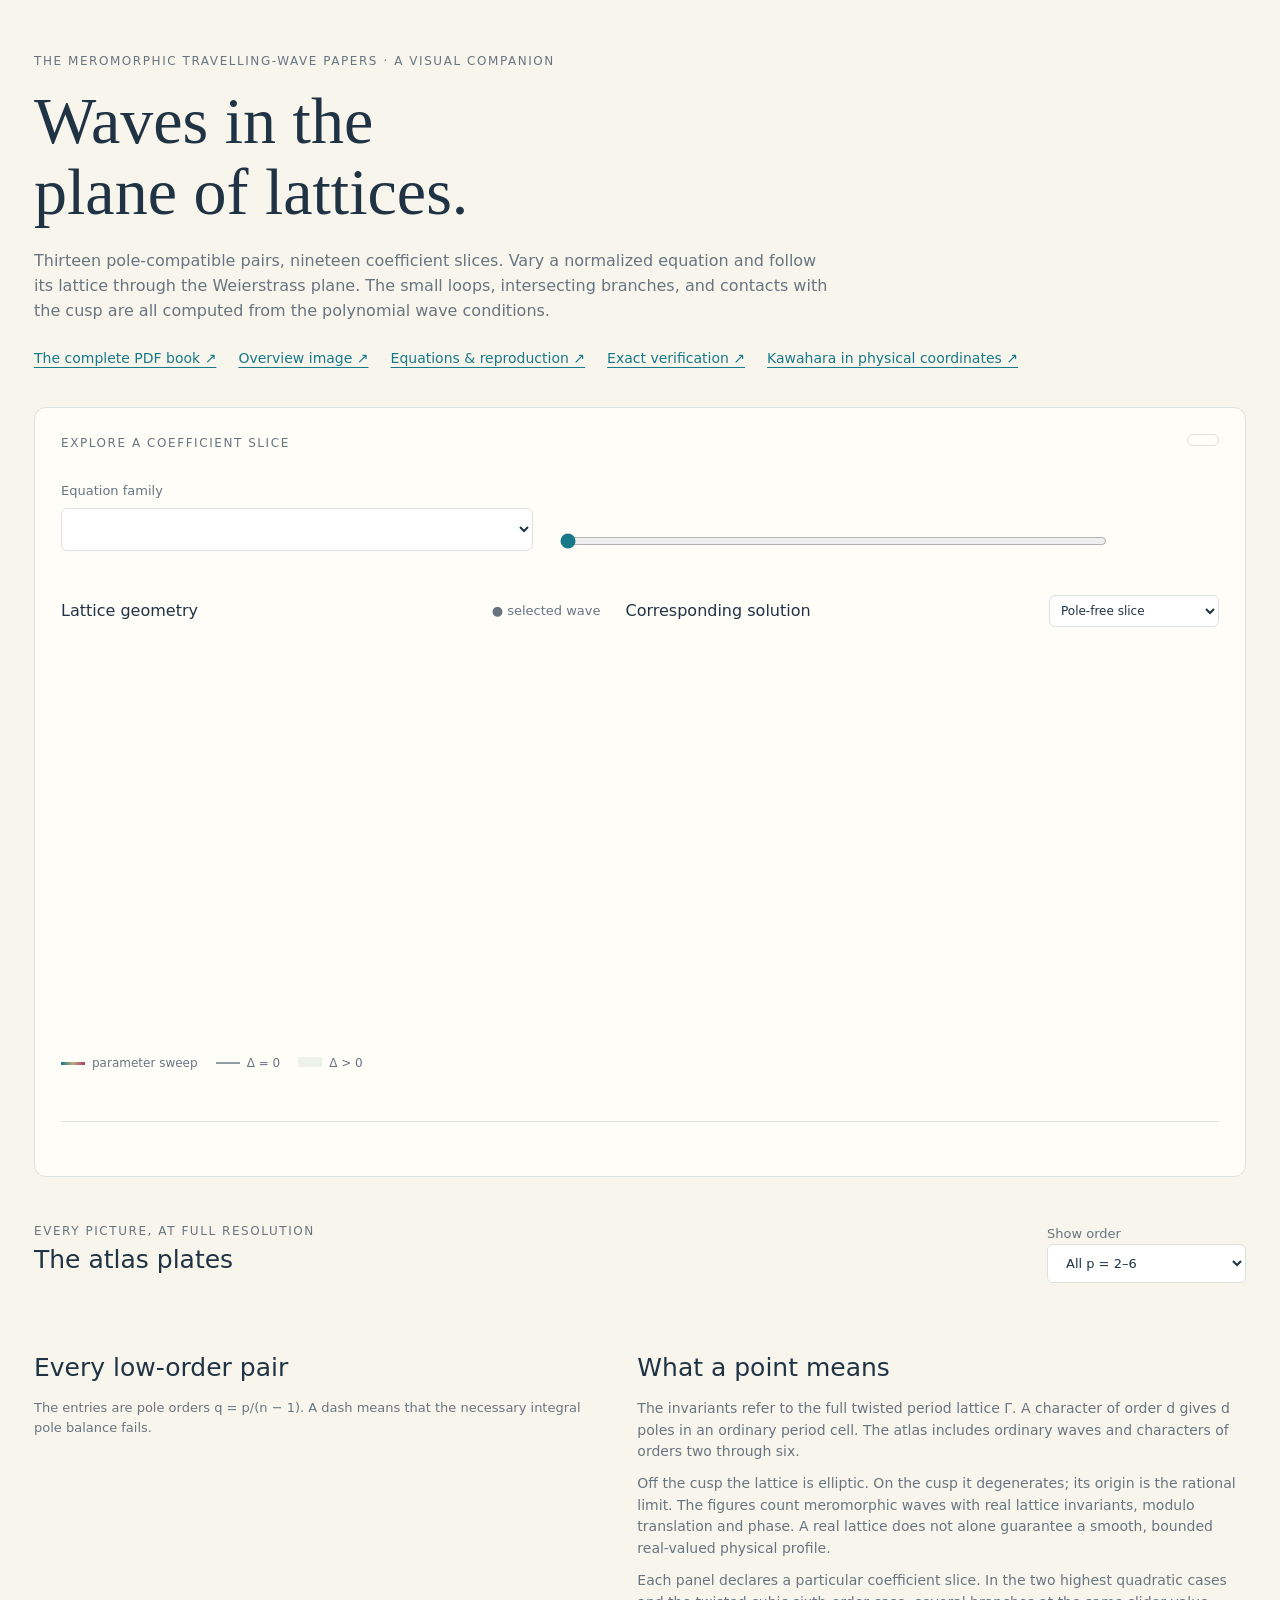
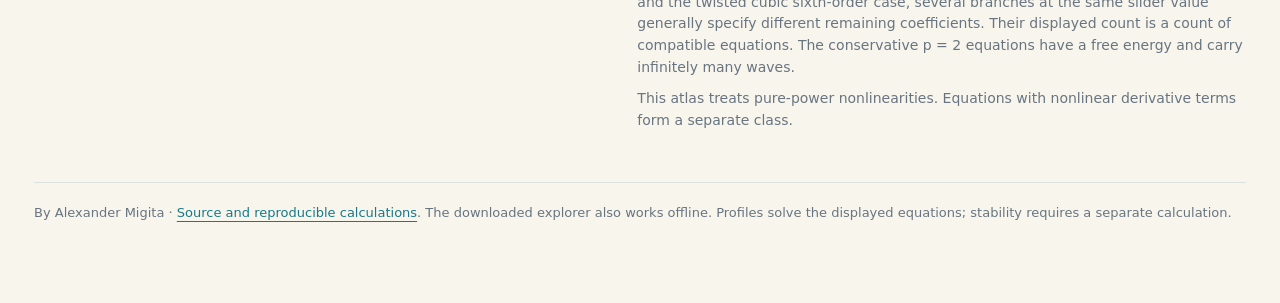
==== gallery_template.html @ 1b392797 "Add standalone meromorphic wave atlas with linked solution profiles" ====
<!doctype html>
<html lang="en">
<meta charset="utf-8">
<meta name="viewport" content="width=device-width, initial-scale=1">
<title>Travelling waves · the g₂,g₃ atlas</title>
<meta name="description" content="Explore exact meromorphic travelling waves: select an equation, vary its parameters, and see its elliptic lattice and corresponding wave profile.">
<style>
  :root{color-scheme:light;--paper:#f8f5ed;--ink:#203344;--muted:#687581;--line:#dce2df;--teal:#177989;--orange:#d86849}
  *{box-sizing:border-box}body{margin:0;background:var(--paper);color:var(--ink);font:16px/1.55 system-ui,sans-serif}
  main{max-width:1320px;margin:auto;padding:52px 34px 80px}a{color:var(--teal);text-underline-offset:4px}
  .eyebrow{letter-spacing:.13em;text-transform:uppercase;font-size:12px;color:var(--muted)}h1{font-family:Georgia,serif;font-size:clamp(36px,5.2vw,66px);font-weight:400;line-height:1.08;margin:14px 0 22px}
  h2{font-size:25px;font-weight:500;margin:0 0 6px}h3{font-size:18px;font-weight:500;margin:0}p{margin:10px 0}.intro{max-width:800px;color:var(--muted)}
  .links{display:flex;gap:22px;flex-wrap:wrap;margin:24px 0 38px}.links a{font-size:14px}.explorer{border:1px solid var(--line);border-radius:12px;background:#fffdf8;padding:26px}
  .headrow{display:flex;justify-content:space-between;gap:20px;align-items:start}.badge{white-space:nowrap;border:1px solid var(--line);border-radius:20px;padding:5px 15px;font-size:13px;color:var(--muted)}
  label{font-size:13px;color:var(--muted)}select{font:inherit;background:white;color:var(--ink);padding:10px 14px;border:1px solid var(--line);border-radius:6px;max-width:100%;min-width:0;width:100%}.control,.readout>*,.coverage>*{min-width:0}#points{overflow-x:auto;max-width:100%}
  .controls{display:grid;grid-template-columns:minmax(200px,1fr) minmax(250px,1.4fr);gap:25px;align-items:end;margin-top:22px}.control label{display:block;margin-bottom:7px}.sliderrow{display:flex;gap:15px;align-items:center}
  input[type=range]{accent-color:var(--teal);width:100%;min-width:50px}output{font-variant-numeric:tabular-nums;min-width:95px;text-align:right;font-size:14px}
  .plotwrap{position:relative;overflow:hidden}.plots{display:grid;grid-template-columns:1fr 1.1fr;gap:25px;margin-top:25px}.plots>section{min-width:0}.plothead{display:flex;align-items:center;justify-content:space-between;gap:12px;min-height:46px}.plothead h3{font-size:16px}.plothead select{font-size:12px;padding:7px;width:auto;max-width:210px}canvas{display:block;width:100%;height:400px;margin:10px 0}.legend{display:flex;flex-wrap:wrap;gap:18px;font-size:12px;color:var(--muted);margin-bottom:15px}.swatch{display:inline-block;width:24px;height:10px;margin-right:7px;background:#edf3e8}.cusp{background:#929ba3;height:2px;vertical-align:middle}.locus{background:linear-gradient(90deg,#177989,#beaa80,#ad3c63);height:3px;vertical-align:middle}
  .profile-note{font-size:13px;color:var(--muted);min-height:42px}.stats{display:flex;gap:18px;flex-wrap:wrap;font-size:13px}.stats span{color:var(--muted);display:block;font-size:11px}.stats strong{font-weight:500;font-variant-numeric:tabular-nums}.shortcuts{display:flex;gap:8px;flex-wrap:wrap;margin-top:12px}.shortcuts button{font:12px system-ui;border:1px solid var(--line);border-radius:16px;padding:6px 12px;background:#fffdf8;color:var(--teal);cursor:pointer}.shortcuts button:hover{background:#e7efea}.real-line{background:#177989;height:3px;vertical-align:middle}.imag-line{background:#d86849;height:3px;vertical-align:middle}
  .readout{border-top:1px solid var(--line);padding-top:18px;display:grid;grid-template-columns:1fr 1fr;gap:25px}.count{font-size:17px;color:var(--teal);margin:0 0 10px}.equation{font:14px/1.8 ui-monospace,monospace;overflow-wrap:anywhere;color:var(--ink)}.notes{font-size:14px;color:var(--muted)}
  table{border-collapse:collapse;width:100%;font-size:13px}th,td{padding:5px 9px;border-bottom:1px solid var(--line);text-align:right;font-variant-numeric:tabular-nums}th:first-child,td:first-child{text-align:left}button.point{font:inherit;color:var(--teal);border:0;background:transparent;cursor:pointer;padding:0;text-decoration:underline;text-underline-offset:3px}
  .galleryhead{display:flex;justify-content:space-between;align-items:center;margin:45px 0 20px;gap:20px}.grid{display:grid;grid-template-columns:repeat(3,minmax(0,1fr));gap:22px}.card{border:1px solid var(--line);border-radius:9px;overflow:hidden;background:#fffdf8}.card img{width:100%;display:block}.cardbody{padding:15px 18px 18px}.card p{font-size:13px;color:var(--muted);margin:5px 0 12px}.cardlinks{display:flex;gap:16px;font-size:13px}.card .title{font-size:15px;font-weight:500}
  .coverage{margin-top:44px;display:grid;grid-template-columns:1fr 1.1fr;gap:50px}.coverage table{text-align:center;font-size:14px}.coverage td,.coverage th{text-align:center;height:42px;border:4px solid var(--paper);background:#eaece8}.coverage td.yes{background:#e6efe3}.fine{font-size:13px;color:var(--muted)}footer{margin-top:40px;padding-top:20px;border-top:1px solid var(--line);font-size:13px;color:var(--muted)}
  @media(max-width:950px){.grid{grid-template-columns:repeat(2,1fr)}.coverage{gap:25px}.readout{grid-template-columns:minmax(0,1fr)}.controls{grid-template-columns:minmax(0,1fr)}.headrow{flex-wrap:wrap}.plots{grid-template-columns:minmax(0,1fr)}canvas{height:380px}}
  @media(max-width:580px){main{padding:30px 14px 50px}.explorer{padding:17px}.grid{grid-template-columns:1fr}.coverage{grid-template-columns:1fr}.galleryhead{align-items:start;flex-direction:column}canvas{height:360px}.legend{gap:14px;font-size:11px}.badge{font-size:12px}}
</style>
<main>
  <div class="eyebrow">The meromorphic travelling-wave papers · a visual companion</div>
  <h1>Waves in the<br>plane of lattices.</h1>
  <p class="intro">Thirteen pole-compatible pairs, nineteen coefficient slices. Vary a normalized equation and follow its lattice through the Weierstrass plane. The small loops, intersecting branches, and contacts with the cusp are all computed from the polynomial wave conditions.</p>
  <nav class="links" aria-label="Downloads"><a href="g2g3_atlas.pdf">The complete PDF book ↗</a><a href="figures/atlas_overview.png">Overview image ↗</a><a href="README.md">Equations &amp; reproduction ↗</a><a href="data/verification.json">Exact verification ↗</a><a href="physical/kawahara_physical.html">Kawahara in physical coordinates ↗</a></nav>
  <section class="explorer" aria-labelledby="currentTitle">
    <div class="headrow"><div><div class="eyebrow">Explore a coefficient slice</div><h2 id="currentTitle"></h2></div><div class="badge" id="badge"></div></div>
    <div class="controls"><div class="control"><label for="family">Equation family</label><select id="family"></select></div><div class="control"><label for="position" id="paramLabel"></label><div class="sliderrow"><input type="range" id="position" min="0" value="0" aria-describedby="count"><output for="position" id="paramValue"></output></div></div></div>
    <div class="shortcuts" id="shortcuts"></div>
    <div class="plots">
      <section><div class="plothead"><h3>Lattice geometry</h3><span class="fine">● selected wave</span></div><div class="plotwrap"><canvas id="plot" aria-label="The g2,g3 lattice locus and the selected parameter's waves" role="img"></canvas></div>
      <div class="legend"><span><i class="swatch locus"></i>parameter sweep</span><span><i class="swatch cusp"></i>Δ = 0</span><span><i class="swatch"></i>Δ &gt; 0</span></div></section>
      <section><div class="plothead"><h3>Corresponding solution</h3><select id="profileMode" aria-label="Solution slice"><option value="regular">Pole-free slice</option><option value="axis">Meromorphic real axis</option></select></div>
        <div class="plotwrap"><canvas id="wave" aria-label="The selected wave as a function of travelling coordinate z" role="img"></canvas></div>
        <div class="legend" id="waveLegend"></div><p class="profile-note" id="profileNote" aria-live="polite"></p><div class="stats" id="profileStats"></div>
      </section>
    </div>
    <div class="readout"><div><p class="count" id="count" aria-live="polite"></p><div id="points"></div><div class="equation" id="equation"></div></div><div class="notes" id="notes"></div></div>
  </section>
  <div class="galleryhead"><div><div class="eyebrow">Every picture, at full resolution</div><h2>The atlas plates</h2></div><label>Show order <select id="filter"><option value="all">All p = 2–6</option><option value="2">p = 2</option><option value="3">p = 3</option><option value="4">p = 4</option><option value="5">p = 5</option><option value="6">p = 6</option></select></label></div>
  <div class="grid" id="gallery"></div>
  <section class="coverage"><div><h2>Every low-order pair</h2><p class="fine">The entries are pole orders q = p/(n − 1). A dash means that the necessary integral pole balance fails.</p><table id="coverage" aria-label="Coverage of all n,p pairs"></table></div><div><h2>What a point means</h2><p class="notes">The invariants refer to the full twisted period lattice Γ. A character of order d gives d poles in an ordinary period cell. The atlas includes ordinary waves and characters of orders two through six.</p><p class="notes">Off the cusp the lattice is elliptic. On the cusp it degenerates; its origin is the rational limit. The figures count meromorphic waves with real lattice invariants, modulo translation and phase. A real lattice does not alone guarantee a smooth, bounded real-valued physical profile.</p><p class="notes">Each panel declares a particular coefficient slice. In the two highest quadratic cases and the twisted cubic sixth-order case, several branches at the same slider value generally specify different remaining coefficients. Their displayed count is a count of compatible equations. The conservative p = 2 equations have a free energy and carry infinitely many waves.</p><p class="notes">This atlas treats pure-power nonlinearities. Equations with nonlinear derivative terms form a separate class.</p></div></section>
  <footer>By Alexander Migita · <a href="https://github.com/migita/meromorphic-wave-atlas">Source and reproducible calculations</a>. The downloaded explorer also works offline. Profiles solve the displayed equations; stability requires a separate calculation.</footer>
</main>
<script src="wave_math.js"></script>
<script>
const ATLAS=__ATLAS_DATA__;
const $=id=>document.getElementById(id), family=$('family'), slider=$('position'), canvas=$('plot'), ctx=canvas.getContext('2d');
let current=0, selected=0, selectedBranch=null, preferredProfileMode='regular', lastProfile=null;
const fmt=x=>x==null?'—':Number(x).toPrecision(6).replace(/\.?0+(e|$)/,'$1');
const superscript=x=>String(x).split('').map(c=>({'0':'⁰','1':'¹','2':'²','3':'³','4':'⁴','5':'⁵','6':'⁶','7':'⁷','8':'⁸','9':'⁹','-':'⁻'}[c]||c)).join('');
const palette=[[23,121,137],[75,143,156],[190,170,128],[229,151,97],[173,60,99]];
function color(T,m){let z=Math.max(0,Math.min(.999999,(T-m.interval[0])/(m.interval[1]-m.interval[0])))*4,i=Math.floor(z),f=z-i;return `rgb(${palette[i].map((v,j)=>Math.round(v*(1-f)+palette[i+1][j]*f)).join(',')})`;}
function niceTicks(a,b,n=5){let raw=(b-a)/n,p=Math.pow(10,Math.floor(Math.log10(raw))),f=raw/p,step=(f<1.5?1:f<3.5?2:f<7.5?5:10)*p,out=[];for(let v=Math.ceil(a/step)*step;v<=b+step*1e-5;v+=step)out.push(Math.abs(v)<step*1e-7?0:v);return out;}
function draw(){
  const m=ATLAS[current],frame=m.frames[+slider.value],rect=canvas.getBoundingClientRect(),ratio=devicePixelRatio||1,W=rect.width,H=rect.height;
  canvas.width=Math.round(W*ratio);canvas.height=Math.round(H*ratio);ctx.setTransform(ratio,0,0,ratio,0,0);
  ctx.clearRect(0,0,W,H);const P={l:76,r:15,t:18,b:60},w=W-P.l-P.r,h=H-P.t-P.b,[[xmin,xmax],[ymin,ymax]]=m.limits;
  const px=x=>P.l+(x-xmin)/(xmax-xmin)*w,py=y=>P.t+h-(y-ymin)/(ymax-ymin)*h;
  ctx.save();ctx.beginPath();ctx.rect(P.l,P.t,w,h);ctx.clip();
  if(xmax>0){const start=Math.max(0,xmin),xs=Array.from({length:401},(_,i)=>start+(xmax-start)*i/400);ctx.fillStyle='#edf3e8';ctx.beginPath();xs.forEach((x,i)=>{const y=Math.sqrt(x*x*x/27);i?ctx.lineTo(px(x),py(y)):ctx.moveTo(px(x),py(y))});xs.slice().reverse().forEach(x=>ctx.lineTo(px(x),py(-Math.sqrt(x*x*x/27))));ctx.closePath();ctx.fill();
    for(const sign of [-1,1]){ctx.strokeStyle='#929ba3';ctx.lineWidth=1.4;ctx.beginPath();xs.forEach((x,i)=>i?ctx.lineTo(px(x),py(sign*Math.sqrt(x*x*x/27))):ctx.moveTo(px(x),py(sign*Math.sqrt(x*x*x/27))));ctx.stroke();}}
  const xt=niceTicks(xmin,xmax),yt=niceTicks(ymin,ymax);ctx.strokeStyle='#e1e6e3';ctx.lineWidth=.7;ctx.beginPath();xt.forEach(x=>{ctx.moveTo(px(x),P.t);ctx.lineTo(px(x),P.t+h)});yt.forEach(y=>{ctx.moveTo(P.l,py(y));ctx.lineTo(P.l+w,py(y))});ctx.stroke();
  for(const tr of m.tracks){ctx.lineWidth=2.4;for(let i=1;i<tr.points.length;i++){const a=tr.points[i-1],b=tr.points[i];if(!a||!b)continue;if(tr.breaks.some(v=>a[2]<v&&b[2]>v))continue;if(Math.max(Math.abs(b[0]-a[0])/(xmax-xmin),Math.abs(b[1]-a[1])/(ymax-ymin))>.35)continue;ctx.strokeStyle=color((a[2]+b[2])/2,m);ctx.beginPath();ctx.moveTo(px(a[0]),py(a[1]));ctx.lineTo(px(b[0]),py(b[1]));ctx.stroke();}}
  frame.points.forEach((pt,i)=>{ctx.fillStyle=i===selected?'#203344':'#d86849';ctx.strokeStyle='#fffdf8';ctx.lineWidth=2;ctx.beginPath();ctx.arc(px(pt.g2),py(pt.g3),i===selected?6:5,0,Math.PI*2);ctx.fill();ctx.stroke();});ctx.restore();
  ctx.strokeStyle='#bdc8c8';ctx.lineWidth=1;ctx.beginPath();ctx.moveTo(P.l,P.t);ctx.lineTo(P.l,P.t+h);ctx.lineTo(P.l+w,P.t+h);ctx.stroke();ctx.font='12px system-ui';ctx.fillStyle='#687581';ctx.textAlign='center';
  xt.forEach(x=>ctx.fillText(fmt(x),px(x),P.t+h+22));ctx.textAlign='right';yt.forEach(y=>ctx.fillText(fmt(y),P.l-12,py(y)+4));
  ctx.font='16px Georgia';ctx.textAlign='center';ctx.fillStyle='#203344';ctx.fillText('g₂',P.l+w/2,H-12);ctx.save();ctx.translate(19,P.t+h/2);ctx.rotate(-Math.PI/2);ctx.fillText('g₃',0,0);ctx.restore();
  const off=frame.points.filter(p=>p.g2<xmin||p.g2>xmax||p.g3<ymin||p.g3>ymax).length;if(off){ctx.font='12px system-ui';ctx.textAlign='right';ctx.fillStyle='#687581';ctx.fillText(`${off} selected point${off>1?'s':''} outside this view`,W-P.r,P.t+13);}
}
function equation(pt,m){
  if(!pt)return 'The real lattice plane contains no selected wave at this parameter.';
  const variable=m.variable||'u',scale=m.display_scale||1;
  let out='D'+superscript(m.p);
  for(let j=m.p-1;j>=0;j--){let a=pt.operator[String(j)]||0;if(Math.abs(a)<1e-13)continue;out+=' '+(a<0?'−':'+')+' '+fmt(Math.abs(a))+(j?' D'+(j>1?superscript(j):''):'');}
  const nonlinear=pt.physical?.5:-m.K/Math.pow(scale,m.n-1),constant=(pt.constant||0)*scale;
  out='('+out+')'+variable+' '+(nonlinear<0?'−':'+')+' '+(Math.abs(nonlinear-.5)<1e-14?variable+'²/2':fmt(Math.abs(nonlinear))+' '+variable+superscript(m.n));
  if(constant)out+=' '+(constant<0?'−':'+')+' '+fmt(Math.abs(constant));
  return out+' = 0';
}
function drawWave(){
  const m=ATLAS[current],frame=m.frames[+slider.value],point=frame.points[selected],wave=$('wave'),c=wave.getContext('2d');
  const rect=wave.getBoundingClientRect(),W=rect.width,H=rect.height,r=devicePixelRatio||1;
  wave.width=Math.round(W*r);wave.height=Math.round(H*r);c.setTransform(r,0,0,r,0,0);c.clearRect(0,0,W,H);
  if(!point){lastProfile=null;$('waveLegend').textContent='';$('profileStats').textContent='';$('profileNote').textContent='No real lattice is selected at this parameter.';c.font='14px system-ui';c.fillStyle='#687581';c.textAlign='center';c.fillText('No selected real lattice',W/2,H/2);return;}
  const spec=point.profile,mode=WaveMath.actualMode(spec,preferredProfileMode);
  $('profileMode').options[0].disabled=spec.geometry.type!=='rect';$('profileMode').value=mode;
  const p=WaveMath.generate(spec,mode);lastProfile=p;
  const P={l:72,r:15,t:18,b:60},w=W-P.l-P.r,h=H-P.t-P.b,[low,high]=p.range;
  const px=x=>P.l+(x/p.width+.5)*w,py=y=>P.t+h-(y-low)/(high-low)*h;
  c.save();c.beginPath();c.rect(P.l,P.t,w,h);c.clip();
  c.lineWidth=.7;c.strokeStyle='#e1e6e3';c.beginPath();
  const xt=niceTicks(-p.width/2,p.width/2,4),yt=niceTicks(low,high,5);
  xt.forEach(x=>{c.moveTo(px(x),P.t);c.lineTo(px(x),P.t+h)});yt.forEach(y=>{c.moveTo(P.l,py(y));c.lineTo(P.l+w,py(y))});c.stroke();
  if(p.mean!==null){c.setLineDash([4,4]);c.strokeStyle='#929ba3';c.beginPath();c.moveTo(P.l,py(p.mean));c.lineTo(P.l+w,py(p.mean));c.stroke();c.setLineDash([]);}
  for(const [values,col,dash] of [[p.re,'#177989',[]],...(p.anyImag?[[p.im,'#d86849',[5,3]]]:[])]){
    c.strokeStyle=col;c.lineWidth=2.2;c.setLineDash(dash);c.beginPath();let previous=null;
    for(let i=0;i<values.length;i++){const v=values[i];if(v===null||!Number.isFinite(v)){previous=null;continue;}if(previous===null||Math.abs(v-previous)>4*(high-low))c.moveTo(px(p.x[i]),py(v));else c.lineTo(px(p.x[i]),py(v));previous=v;}c.stroke();c.setLineDash([]);
  }
  c.strokeStyle='#c08068';c.lineWidth=1;c.setLineDash([3,4]);for(const x of p.poles){c.beginPath();c.moveTo(px(x),P.t);c.lineTo(px(x),P.t+h);c.stroke();}c.setLineDash([]);c.restore();
  c.strokeStyle='#bdc8c8';c.beginPath();c.moveTo(P.l,P.t);c.lineTo(P.l,P.t+h);c.lineTo(P.l+w,P.t+h);c.stroke();
  c.font='12px system-ui';c.fillStyle='#687581';c.textAlign='center';xt.forEach(x=>c.fillText(fmt(x),px(x),P.t+h+22));c.textAlign='right';yt.forEach(y=>c.fillText(fmt(y),P.l-9,py(y)+4));
  c.font='15px Georgia';c.fillStyle='#203344';c.textAlign='center';c.fillText('Travelling coordinate z',P.l+w/2,H-12);c.save();c.translate(17,P.t+h/2);c.rotate(-Math.PI/2);c.fillText(spec.variable+'(z)',0,0);c.restore();
  $('waveLegend').innerHTML=p.anyImag?`<span><i class="swatch real-line"></i>Re ${spec.variable}</span><span><i class="swatch imag-line"></i>Im ${spec.variable}</span>`:`<span><i class="swatch real-line"></i>${spec.variable}(z)</span>`;
  let note=p.constant?'Constant limit of the regular slice. Choose “Meromorphic real axis” to see the nonconstant degenerate solution.':p.mode==='axis'?'Real-axis meromorphic profile. Dashed vertical lines mark poles; the vertical range is clipped.':p.anyImag?'A complex-valued solution on a pole-free real-parameter slice; both components are shown.':spec.geometry.period===null?'Regular hyperbolic degeneration, shown on a finite spatial window.':'Smooth real periodic solution. The dashed horizontal line is its period average.';
  if(preferredProfileMode==='regular'&&spec.geometry.type==='one')note='This lattice has no bounded real oval. '+note;
  $('profileNote').textContent=note;
  let stats=`<div><span>${p.constant?'Profile':'Full real period'}</span><strong>${p.constant?'Constant limit':p.period?fmt(p.period):spec.geometry.type==='rational'?'Rational':'∞'}</strong></div>`;
  if(p.amplitude!==null)stats+=`<div><span>Peak-to-trough amplitude</span><strong>${fmt(p.amplitude)}</strong></div>`;
  if(p.mean!==null)stats+=`<div><span>Period mean</span><strong>${fmt(p.mean)}</strong></div>`;
  else if(p.mode==='regular'&&!p.anyImag&&spec.geometry.period===null)stats+=`<div><span>Endpoint values (window)</span><strong>${fmt(p.re[0])} → ${fmt(p.re[p.re.length-1])}</strong></div>`;
  $('profileStats').innerHTML=stats;
}
function update(){const m=ATLAS[current],frame=m.frames[+slider.value];
  let found=frame.points.findIndex(p=>p.branch===selectedBranch);
  if(found<0)found=Math.max(0,frame.points.findIndex(p=>p.delta>0));
  selected=found;if(frame.points[selected])selectedBranch=frame.points[selected].branch;
  $('paramValue').value=fmt(frame.t);const n=frame.points.length;
  $('count').textContent=m.fixed_equation?'One fixed equation · infinitely many energy levels':m.count_kind==='equations'?`${n} real compatible coefficient choice${n===1?'':'s'} at this parameter`:`${n} distinct real lattice solution${n===1?'':'s'} at this parameter`;
  $('points').innerHTML=n?'<table><thead><tr><th>Wave</th><th>g₂</th><th>g₃</th><th>Δ</th></tr></thead><tbody>'+frame.points.map((p,i)=>{let scale=Math.max(Math.abs(p.g2**3),Math.abs(27*p.g3*p.g3),1e-40),sign=Math.abs(p.delta)/scale<1e-7?'0':p.delta>0?'> 0':'< 0';return `<tr><td><button class="point" data-index="${i}">${i===selected?'● ':''}${i+1} · χ order ${p.character}</button></td><td>${fmt(p.g2)}</td><td>${fmt(p.g3)}</td><td>${sign}</td></tr>`;}).join('')+'</tbody></table>':'';
  $('points').querySelectorAll('button').forEach(b=>b.onclick=()=>{selectedBranch=frame.points[+b.dataset.index].branch;update()});$('equation').textContent=equation(frame.points[selected],m);draw();drawWave();
}
function toParameter(value){const m=ATLAS[current];let nearest=0;for(let j=1;j<m.frames.length;j++)if(Math.abs(m.frames[j].t-value)<Math.abs(m.frames[nearest].t-value))nearest=j;slider.value=nearest;update();}
function choose(index){current=index;selected=0;selectedBranch=null;const m=ATLAS[index];family.value=String(index);$('currentTitle').textContent=m.title;$('badge').textContent=`(n, p) = (${m.n}, ${m.p}) · q = ${m.q}`;$('paramLabel').textContent=m.parameter;slider.max=m.frames.length-1;slider.value=Math.floor(m.frames.length*.5);$('notes').innerHTML=m.notes.map(n=>`<p>${n}</p>`).join('')+`<p><a href="figures/${m.slug}.png">Full plate and enlarged detail ↗</a> · <a href="data/${m.slug}.csv">CSV</a></p>`;$('shortcuts').innerHTML=m.slug==='n2_p4_kawahara'?'<button data-a="-2.1666666666666665">Solitary limit · a = −13/6</button><button data-a="0">a = 0</button><button data-a="2.1666666666666665">Upper contact · a = 13/6</button>':'';$('shortcuts').querySelectorAll('button').forEach(b=>b.onclick=()=>{preferredProfileMode='regular';toParameter(+b.dataset.a)});update();}
function hitPoint(event){const m=ATLAS[current],rect=canvas.getBoundingClientRect(),x=event.clientX-rect.left,y=event.clientY-rect.top,[[x0,x1],[y0,y1]]=m.limits;let best=null,dist=18;for(const point of m.frames[+slider.value].points){const px=76+(point.g2-x0)/(x1-x0)*(rect.width-91),py=18+(y1-point.g3)/(y1-y0)*(rect.height-78),d=Math.hypot(px-x,py-y);if(d<dist){best=point;dist=d;}}return best;}
canvas.onclick=event=>{const point=hitPoint(event);if(point){selectedBranch=point.branch;update()}};canvas.onmousemove=event=>{canvas.style.cursor=hitPoint(event)?'pointer':'default'};canvas.title='Click a lattice point to plot its solution';
ATLAS.forEach((m,i)=>{const option=document.createElement('option');option.value=i;option.textContent=`(${m.n},${m.p}) ${m.title}`;family.appendChild(option)});
family.onchange=()=>choose(+family.value);slider.oninput=update;$('profileMode').onchange=()=>{preferredProfileMode=$('profileMode').value;drawWave()};new ResizeObserver(()=>{draw();drawWave()}).observe(canvas);
function cards(){const val=$('filter').value;$('gallery').innerHTML=ATLAS.filter(m=>val==='all'||m.p===+val).map(m=>`<article class="card"><a href="figures/${m.slug}.png"><img loading="lazy" src="figures/${m.slug}.png" alt="${m.title}: its g2,g3 lattice locus, enlarged detail, and count"></a><div class="cardbody"><div class="title">${m.title}</div><p>(n, p) = (${m.n}, ${m.p}) · ${m.primary?'main atlas':'companion slice'}</p><div class="cardlinks"><a href="figures/${m.slug}.png">PNG</a><a href="figures/${m.slug}.svg">SVG</a><a href="figures/${m.slug}.pdf">PDF</a><a href="#currentTitle" data-explore="${ATLAS.indexOf(m)}">Explore</a></div></div></article>`).join('');$('gallery').querySelectorAll('[data-explore]').forEach(a=>a.onclick=()=>choose(+a.dataset.explore));}
$('filter').onchange=cards;cards();let table='<tr><th>n \\ p</th>'+[2,3,4,5,6].map(p=>`<th>${p}</th>`).join('')+'</tr>';for(let n=2;n<=7;n++){table+=`<tr><th>${n}</th>`;for(let p=2;p<=6;p++){const m=ATLAS.find(m=>m.n===n&&m.p===p&&m.primary);table+=m?`<td class="yes"><a href="figures/${m.slug}.png">${p/(n-1)}</a></td>`:'<td>—</td>';}table+='</tr>';}$('coverage').innerHTML=table;choose(ATLAS.findIndex(m=>m.slug==='n2_p4_kawahara'));
</script>
</html>
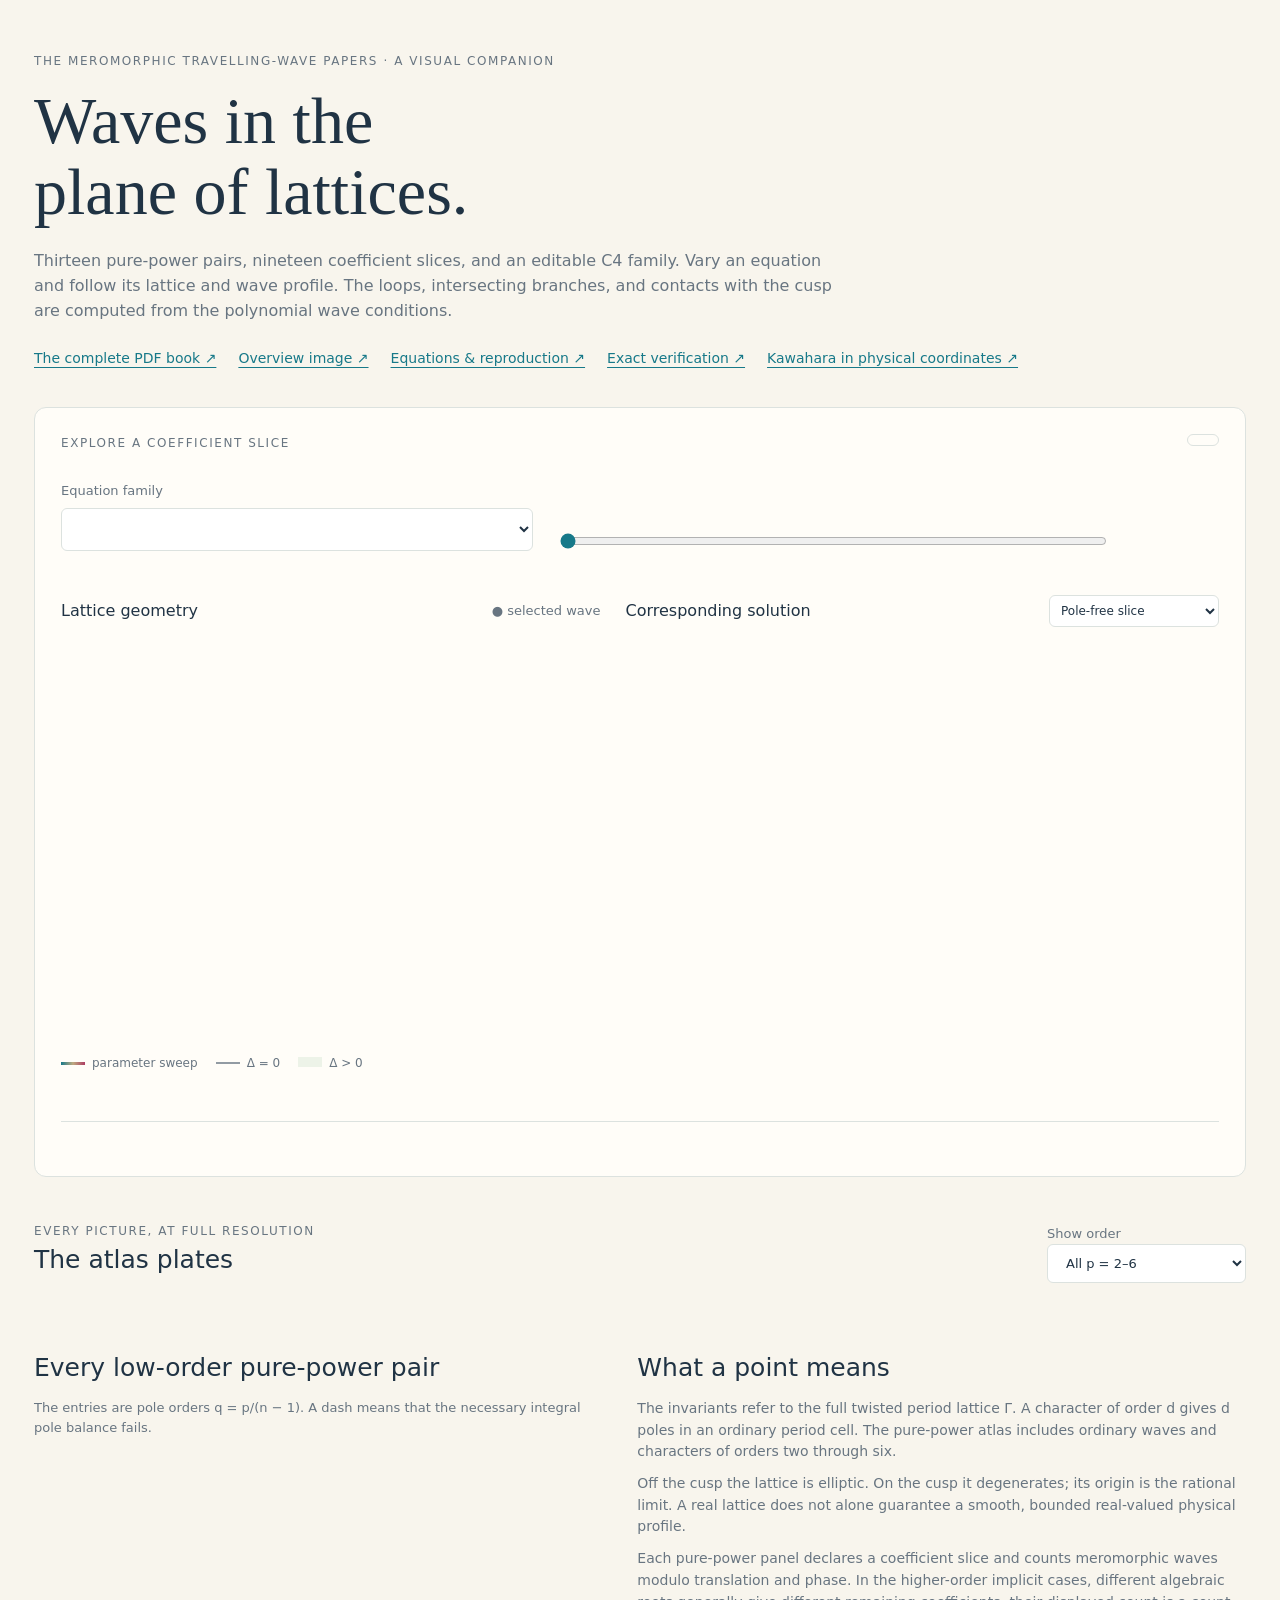
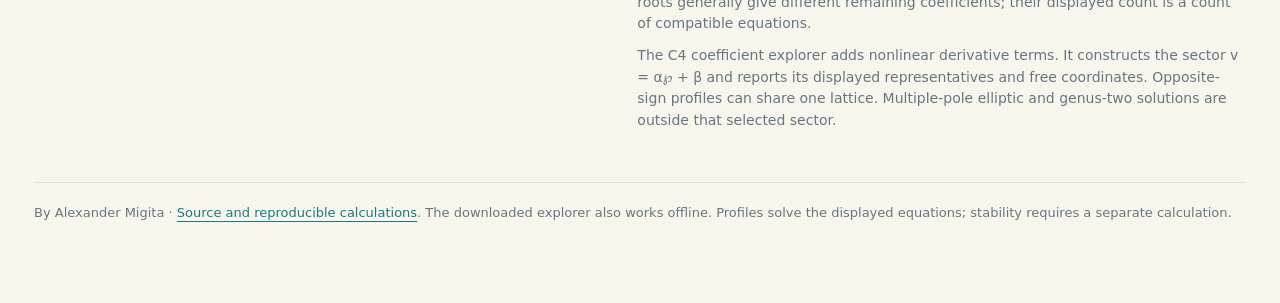
==== commit 1b1a2581: "Add editable C4 coefficients and affine elliptic wave explorer" ====
--- a/gallery_template.html
+++ b/gallery_template.html
@@ -6,7 +6,7 @@
 <meta name="description" content="Explore exact meromorphic travelling waves: select an equation, vary its parameters, and see its elliptic lattice and corresponding wave profile.">
 <style>
   :root{color-scheme:light;--paper:#f8f5ed;--ink:#203344;--muted:#687581;--line:#dce2df;--teal:#177989;--orange:#d86849}
-  *{box-sizing:border-box}body{margin:0;background:var(--paper);color:var(--ink);font:16px/1.55 system-ui,sans-serif}
+  *{box-sizing:border-box}[hidden]{display:none!important}body{margin:0;background:var(--paper);color:var(--ink);font:16px/1.55 system-ui,sans-serif}
   main{max-width:1320px;margin:auto;padding:52px 34px 80px}a{color:var(--teal);text-underline-offset:4px}
   .eyebrow{letter-spacing:.13em;text-transform:uppercase;font-size:12px;color:var(--muted)}h1{font-family:Georgia,serif;font-size:clamp(36px,5.2vw,66px);font-weight:400;line-height:1.08;margin:14px 0 22px}
   h2{font-size:25px;font-weight:500;margin:0 0 6px}h3{font-size:18px;font-weight:500;margin:0}p{margin:10px 0}.intro{max-width:800px;color:var(--muted)}
@@ -14,6 +14,7 @@
   .headrow{display:flex;justify-content:space-between;gap:20px;align-items:start}.badge{white-space:nowrap;border:1px solid var(--line);border-radius:20px;padding:5px 15px;font-size:13px;color:var(--muted)}
   label{font-size:13px;color:var(--muted)}select{font:inherit;background:white;color:var(--ink);padding:10px 14px;border:1px solid var(--line);border-radius:6px;max-width:100%;min-width:0;width:100%}.control,.readout>*,.coverage>*{min-width:0}#points{overflow-x:auto;max-width:100%}
   .controls{display:grid;grid-template-columns:minmax(200px,1fr) minmax(250px,1.4fr);gap:25px;align-items:end;margin-top:22px}.control label{display:block;margin-bottom:7px}.sliderrow{display:flex;gap:15px;align-items:center}
+  .c4-panel{border-top:1px solid var(--line);margin-top:20px;padding-top:14px}.c4-panel summary{cursor:pointer;font-size:14px;color:var(--teal);margin-bottom:12px}.c4-grid{display:grid;grid-template-columns:repeat(6,minmax(0,1fr));gap:12px;margin-bottom:12px}.c4-grid label{display:flex;flex-direction:column;gap:5px;min-width:0}.c4-wide{grid-column:span 2}.c4-grid input{min-width:0;width:100%;font:14px ui-monospace,monospace;padding:9px;border:1px solid var(--line);border-radius:5px;background:white;color:var(--ink)}.c4-grid select{font-size:13px;padding:8px}.c4-free{display:flex;align-items:end;gap:16px;flex-wrap:wrap}.c4-free label{font-size:13px}.c4-free input[type=text]{width:130px;display:block;margin-top:5px;padding:8px;border:1px solid var(--line);border-radius:5px;font:14px ui-monospace,monospace}.c4-error{color:#a04238;font-size:13px;margin:8px 0}.text-button{background:none;border:none;padding:0;color:var(--teal);font:inherit;text-decoration:underline;text-underline-offset:4px;cursor:pointer}
   input[type=range]{accent-color:var(--teal);width:100%;min-width:50px}output{font-variant-numeric:tabular-nums;min-width:95px;text-align:right;font-size:14px}
   .plotwrap{position:relative;overflow:hidden}.plots{display:grid;grid-template-columns:1fr 1.1fr;gap:25px;margin-top:25px}.plots>section{min-width:0}.plothead{display:flex;align-items:center;justify-content:space-between;gap:12px;min-height:46px}.plothead h3{font-size:16px}.plothead select{font-size:12px;padding:7px;width:auto;max-width:210px}canvas{display:block;width:100%;height:400px;margin:10px 0}.legend{display:flex;flex-wrap:wrap;gap:18px;font-size:12px;color:var(--muted);margin-bottom:15px}.swatch{display:inline-block;width:24px;height:10px;margin-right:7px;background:#edf3e8}.cusp{background:#929ba3;height:2px;vertical-align:middle}.locus{background:linear-gradient(90deg,#177989,#beaa80,#ad3c63);height:3px;vertical-align:middle}
   .profile-note{font-size:13px;color:var(--muted);min-height:42px}.stats{display:flex;gap:18px;flex-wrap:wrap;font-size:13px}.stats span{color:var(--muted);display:block;font-size:11px}.stats strong{font-weight:500;font-variant-numeric:tabular-nums}.shortcuts{display:flex;gap:8px;flex-wrap:wrap;margin-top:12px}.shortcuts button{font:12px system-ui;border:1px solid var(--line);border-radius:16px;padding:6px 12px;background:#fffdf8;color:var(--teal);cursor:pointer}.shortcuts button:hover{background:#e7efea}.real-line{background:#177989;height:3px;vertical-align:middle}.imag-line{background:#d86849;height:3px;vertical-align:middle}
@@ -22,16 +23,43 @@
   .galleryhead{display:flex;justify-content:space-between;align-items:center;margin:45px 0 20px;gap:20px}.grid{display:grid;grid-template-columns:repeat(3,minmax(0,1fr));gap:22px}.card{border:1px solid var(--line);border-radius:9px;overflow:hidden;background:#fffdf8}.card img{width:100%;display:block}.cardbody{padding:15px 18px 18px}.card p{font-size:13px;color:var(--muted);margin:5px 0 12px}.cardlinks{display:flex;gap:16px;font-size:13px}.card .title{font-size:15px;font-weight:500}
   .coverage{margin-top:44px;display:grid;grid-template-columns:1fr 1.1fr;gap:50px}.coverage table{text-align:center;font-size:14px}.coverage td,.coverage th{text-align:center;height:42px;border:4px solid var(--paper);background:#eaece8}.coverage td.yes{background:#e6efe3}.fine{font-size:13px;color:var(--muted)}footer{margin-top:40px;padding-top:20px;border-top:1px solid var(--line);font-size:13px;color:var(--muted)}
   @media(max-width:950px){.grid{grid-template-columns:repeat(2,1fr)}.coverage{gap:25px}.readout{grid-template-columns:minmax(0,1fr)}.controls{grid-template-columns:minmax(0,1fr)}.headrow{flex-wrap:wrap}.plots{grid-template-columns:minmax(0,1fr)}canvas{height:380px}}
-  @media(max-width:580px){main{padding:30px 14px 50px}.explorer{padding:17px}.grid{grid-template-columns:1fr}.coverage{grid-template-columns:1fr}.galleryhead{align-items:start;flex-direction:column}canvas{height:360px}.legend{gap:14px;font-size:11px}.badge{font-size:12px}}
+  @media(max-width:580px){main{padding:30px 14px 50px}.explorer{padding:17px}.grid{grid-template-columns:1fr}.coverage{grid-template-columns:1fr}.galleryhead{align-items:start;flex-direction:column}canvas{height:360px}.legend{gap:14px;font-size:11px}.badge{font-size:12px}.c4-grid{grid-template-columns:repeat(2,minmax(0,1fr))}.c4-wide{grid-column:span 2}.c4-free{gap:12px}.c4-free input[type=text]{width:110px}}
 </style>
 <main>
   <div class="eyebrow">The meromorphic travelling-wave papers · a visual companion</div>
   <h1>Waves in the<br>plane of lattices.</h1>
-  <p class="intro">Thirteen pole-compatible pairs, nineteen coefficient slices. Vary a normalized equation and follow its lattice through the Weierstrass plane. The small loops, intersecting branches, and contacts with the cusp are all computed from the polynomial wave conditions.</p>
+  <p class="intro">Thirteen pure-power pairs, nineteen coefficient slices, and an editable C4 family. Vary an equation and follow its lattice and wave profile. The loops, intersecting branches, and contacts with the cusp are computed from the polynomial wave conditions.</p>
   <nav class="links" aria-label="Downloads"><a href="g2g3_atlas.pdf">The complete PDF book ↗</a><a href="figures/atlas_overview.png">Overview image ↗</a><a href="README.md">Equations &amp; reproduction ↗</a><a href="data/verification.json">Exact verification ↗</a><a href="physical/kawahara_physical.html">Kawahara in physical coordinates ↗</a></nav>
   <section class="explorer" aria-labelledby="currentTitle">
     <div class="headrow"><div><div class="eyebrow">Explore a coefficient slice</div><h2 id="currentTitle"></h2></div><div class="badge" id="badge"></div></div>
     <div class="controls"><div class="control"><label for="family">Equation family</label><select id="family"></select></div><div class="control"><label for="position" id="paramLabel"></label><div class="sliderrow"><input type="range" id="position" min="0" value="0" aria-describedby="count"><output for="position" id="paramValue"></output></div></div></div>
+    <section id="c4-controls" class="c4-panel" hidden>
+      <details open><summary>C4 coefficients and sweep · v⁗ + A v v″ + B (v′)² + C v³ + a₂ v″ + a₀ v + a₀₀ = 0</summary>
+        <div class="c4-grid">
+          <label class="c4-wide">Core preset<select id="c4-preset"></select></label>
+          <label class="c4-wide">Sweep coefficient or free coordinate<select id="c4-sweep"></select></label>
+          <label>Sweep minimum<input id="c4-min" type="text" inputmode="decimal"></label>
+          <label>Sweep maximum<input id="c4-max" type="text" inputmode="decimal"></label>
+        </div>
+        <div class="c4-grid">
+          <label>A · v v″<input id="c4-A" type="text" inputmode="decimal"></label>
+          <label>B · (v′)²<input id="c4-B" type="text" inputmode="decimal"></label>
+          <label>C · v³<input id="c4-C" type="text" inputmode="decimal"></label>
+          <label>a₂ · v″<input id="c4-a2" type="text" inputmode="decimal"></label>
+          <label>a₀ · v<input id="c4-a0" type="text" inputmode="decimal"></label>
+          <label>a₀₀ · constant<input id="c4-a00" type="text" inputmode="decimal"></label>
+        </div>
+        <p class="fine">Real numbers and fractions such as 20/3 are accepted.</p>
+        <p class="fine" id="c4-free-title">Free coordinates select a member when the fixed equation carries a family.</p>
+        <div class="c4-free">
+          <label id="c4-field-beta">β · free background<input id="c4-beta" type="text" inputmode="decimal"></label>
+          <label id="c4-field-g2">g₂ · free invariant<input id="c4-g2" type="text" inputmode="decimal"></label>
+          <label id="c4-field-g3">g₃ · free invariant<input id="c4-g3" type="text" inputmode="decimal"></label>
+          <label><input id="c4-focus" type="checkbox"> Focus selected branch</label>
+        </div>
+        <p id="c4-error" class="c4-error" role="status"></p>
+      </details>
+    </section>
     <div class="shortcuts" id="shortcuts"></div>
     <div class="plots">
       <section><div class="plothead"><h3>Lattice geometry</h3><span class="fine">● selected wave</span></div><div class="plotwrap"><canvas id="plot" aria-label="The g2,g3 lattice locus and the selected parameter's waves" role="img"></canvas></div>
@@ -45,14 +73,16 @@
   </section>
   <div class="galleryhead"><div><div class="eyebrow">Every picture, at full resolution</div><h2>The atlas plates</h2></div><label>Show order <select id="filter"><option value="all">All p = 2–6</option><option value="2">p = 2</option><option value="3">p = 3</option><option value="4">p = 4</option><option value="5">p = 5</option><option value="6">p = 6</option></select></label></div>
   <div class="grid" id="gallery"></div>
-  <section class="coverage"><div><h2>Every low-order pair</h2><p class="fine">The entries are pole orders q = p/(n − 1). A dash means that the necessary integral pole balance fails.</p><table id="coverage" aria-label="Coverage of all n,p pairs"></table></div><div><h2>What a point means</h2><p class="notes">The invariants refer to the full twisted period lattice Γ. A character of order d gives d poles in an ordinary period cell. The atlas includes ordinary waves and characters of orders two through six.</p><p class="notes">Off the cusp the lattice is elliptic. On the cusp it degenerates; its origin is the rational limit. The figures count meromorphic waves with real lattice invariants, modulo translation and phase. A real lattice does not alone guarantee a smooth, bounded real-valued physical profile.</p><p class="notes">Each panel declares a particular coefficient slice. In the two highest quadratic cases and the twisted cubic sixth-order case, several branches at the same slider value generally specify different remaining coefficients. Their displayed count is a count of compatible equations. The conservative p = 2 equations have a free energy and carry infinitely many waves.</p><p class="notes">This atlas treats pure-power nonlinearities. Equations with nonlinear derivative terms form a separate class.</p></div></section>
+  <section class="coverage"><div><h2>Every low-order pure-power pair</h2><p class="fine">The entries are pole orders q = p/(n − 1). A dash means that the necessary integral pole balance fails.</p><table id="coverage" aria-label="Coverage of all n,p pairs"></table></div><div><h2>What a point means</h2><p class="notes">The invariants refer to the full twisted period lattice Γ. A character of order d gives d poles in an ordinary period cell. The pure-power atlas includes ordinary waves and characters of orders two through six.</p><p class="notes">Off the cusp the lattice is elliptic. On the cusp it degenerates; its origin is the rational limit. A real lattice does not alone guarantee a smooth, bounded real-valued physical profile.</p><p class="notes">Each pure-power panel declares a coefficient slice and counts meromorphic waves modulo translation and phase. In the higher-order implicit cases, different algebraic roots generally give different remaining coefficients; their displayed count is a count of compatible equations.</p><p class="notes">The C4 coefficient explorer adds nonlinear derivative terms. It constructs the sector v = α℘ + β and reports its displayed representatives and free coordinates. Opposite-sign profiles can share one lattice. Multiple-pole elliptic and genus-two solutions are outside that selected sector.</p></div></section>
   <footer>By Alexander Migita · <a href="https://github.com/migita/meromorphic-wave-atlas">Source and reproducible calculations</a>. The downloaded explorer also works offline. Profiles solve the displayed equations; stability requires a separate calculation.</footer>
 </main>
-<script src="wave_math.js"></script>
+<script src="wave_math.js?v=2"></script>
+<script src="c4_math.js?v=1"></script>
+<script src="c4_ui.js?v=1"></script>
 <script>
 const ATLAS=__ATLAS_DATA__;
 const $=id=>document.getElementById(id), family=$('family'), slider=$('position'), canvas=$('plot'), ctx=canvas.getContext('2d');
-let current=0, selected=0, selectedBranch=null, preferredProfileMode='regular', lastProfile=null;
+let current=0, selected=0, selectedBranch=null, preferredProfileMode='regular', lastProfile=null, restoringScene=false;
 const fmt=x=>x==null?'—':Number(x).toPrecision(6).replace(/\.?0+(e|$)/,'$1');
 const superscript=x=>String(x).split('').map(c=>({'0':'⁰','1':'¹','2':'²','3':'³','4':'⁴','5':'⁵','6':'⁶','7':'⁷','8':'⁸','9':'⁹','-':'⁻'}[c]||c)).join('');
 const palette=[[23,121,137],[75,143,156],[190,170,128],[229,151,97],[173,60,99]];
@@ -68,6 +98,7 @@
     for(const sign of [-1,1]){ctx.strokeStyle='#929ba3';ctx.lineWidth=1.4;ctx.beginPath();xs.forEach((x,i)=>i?ctx.lineTo(px(x),py(sign*Math.sqrt(x*x*x/27))):ctx.moveTo(px(x),py(sign*Math.sqrt(x*x*x/27))));ctx.stroke();}}
   const xt=niceTicks(xmin,xmax),yt=niceTicks(ymin,ymax);ctx.strokeStyle='#e1e6e3';ctx.lineWidth=.7;ctx.beginPath();xt.forEach(x=>{ctx.moveTo(px(x),P.t);ctx.lineTo(px(x),P.t+h)});yt.forEach(y=>{ctx.moveTo(P.l,py(y));ctx.lineTo(P.l+w,py(y))});ctx.stroke();
   for(const tr of m.tracks){ctx.lineWidth=2.4;for(let i=1;i<tr.points.length;i++){const a=tr.points[i-1],b=tr.points[i];if(!a||!b)continue;if(tr.breaks.some(v=>a[2]<v&&b[2]>v))continue;if(Math.max(Math.abs(b[0]-a[0])/(xmax-xmin),Math.abs(b[1]-a[1])/(ymax-ymin))>.35)continue;ctx.strokeStyle=color((a[2]+b[2])/2,m);ctx.beginPath();ctx.moveTo(px(a[0]),py(a[1]));ctx.lineTo(px(b[0]),py(b[1]));ctx.stroke();}}
+  for(const tr of m.tracks)for(let i=0;i<tr.points.length;i++){const p=tr.points[i];if(p&&!tr.points[i-1]&&!tr.points[i+1]){ctx.fillStyle=color(p[2],m);ctx.beginPath();ctx.arc(px(p[0]),py(p[1]),3,0,Math.PI*2);ctx.fill();}}
   frame.points.forEach((pt,i)=>{ctx.fillStyle=i===selected?'#203344':'#d86849';ctx.strokeStyle='#fffdf8';ctx.lineWidth=2;ctx.beginPath();ctx.arc(px(pt.g2),py(pt.g3),i===selected?6:5,0,Math.PI*2);ctx.fill();ctx.stroke();});ctx.restore();
   ctx.strokeStyle='#bdc8c8';ctx.lineWidth=1;ctx.beginPath();ctx.moveTo(P.l,P.t);ctx.lineTo(P.l,P.t+h);ctx.lineTo(P.l+w,P.t+h);ctx.stroke();ctx.font='12px system-ui';ctx.fillStyle='#687581';ctx.textAlign='center';
   xt.forEach(x=>ctx.fillText(fmt(x),px(x),P.t+h+22));ctx.textAlign='right';yt.forEach(y=>ctx.fillText(fmt(y),P.l-12,py(y)+4));
@@ -75,6 +106,7 @@
   const off=frame.points.filter(p=>p.g2<xmin||p.g2>xmax||p.g3<ymin||p.g3>ymax).length;if(off){ctx.font='12px system-ui';ctx.textAlign='right';ctx.fillStyle='#687581';ctx.fillText(`${off} selected point${off>1?'s':''} outside this view`,W-P.r,P.t+13);}
 }
 function equation(pt,m){
+  if(m.kind==='c4')return C4.equation(m.frames[+slider.value].coefficients);
   if(!pt)return 'The real lattice plane contains no selected wave at this parameter.';
   const variable=m.variable||'u',scale=m.display_scale||1;
   let out='D'+superscript(m.p);
@@ -110,6 +142,10 @@
   $('waveLegend').innerHTML=p.anyImag?`<span><i class="swatch real-line"></i>Re ${spec.variable}</span><span><i class="swatch imag-line"></i>Im ${spec.variable}</span>`:`<span><i class="swatch real-line"></i>${spec.variable}(z)</span>`;
   let note=p.constant?'Constant limit of the regular slice. Choose “Meromorphic real axis” to see the nonconstant degenerate solution.':p.mode==='axis'?'Real-axis meromorphic profile. Dashed vertical lines mark poles; the vertical range is clipped.':p.anyImag?'A complex-valued solution on a pole-free real-parameter slice; both components are shown.':spec.geometry.period===null?'Regular hyperbolic degeneration, shown on a finite spatial window.':'Smooth real periodic solution. The dashed horizontal line is its period average.';
   if(preferredProfileMode==='regular'&&spec.geometry.type==='one')note='This lattice has no bounded real oval. '+note;
+  if(m.slug==='n2_p3_ks'){
+    if(frame.t>-18&&frame.t<-8&&p.mode==='axis')note+=' A smooth real periodic representative is available: choose “Pole-free slice”.';
+    if(frame.t<-18-1e-10||frame.t>-8+1e-10)note+=' For this KS family, the smooth periodic interval is −18 < C < −8.';
+  }
   $('profileNote').textContent=note;
   let stats=`<div><span>${p.constant?'Profile':'Full real period'}</span><strong>${p.constant?'Constant limit':p.period?fmt(p.period):spec.geometry.type==='rational'?'Rational':'∞'}</strong></div>`;
   if(p.amplitude!==null)stats+=`<div><span>Peak-to-trough amplitude</span><strong>${fmt(p.amplitude)}</strong></div>`;
@@ -121,18 +157,53 @@
   let found=frame.points.findIndex(p=>p.branch===selectedBranch);
   if(found<0)found=Math.max(0,frame.points.findIndex(p=>p.delta>0));
   selected=found;if(frame.points[selected])selectedBranch=frame.points[selected].branch;
+  if(m.kind==='c4')C4Panel.onFrame(m,frame,frame.points[selected]);
   $('paramValue').value=fmt(frame.t);const n=frame.points.length;
-  $('count').textContent=m.fixed_equation?'One fixed equation · infinitely many energy levels':m.count_kind==='equations'?`${n} real compatible coefficient choice${n===1?'':'s'} at this parameter`:`${n} distinct real lattice solution${n===1?'':'s'} at this parameter`;
-  $('points').innerHTML=n?'<table><thead><tr><th>Wave</th><th>g₂</th><th>g₃</th><th>Δ</th></tr></thead><tbody>'+frame.points.map((p,i)=>{let scale=Math.max(Math.abs(p.g2**3),Math.abs(27*p.g3*p.g3),1e-40),sign=Math.abs(p.delta)/scale<1e-7?'0':p.delta>0?'> 0':'< 0';return `<tr><td><button class="point" data-index="${i}">${i===selected?'● ':''}${i+1} · χ order ${p.character}</button></td><td>${fmt(p.g2)}</td><td>${fmt(p.g3)}</td><td>${sign}</td></tr>`;}).join('')+'</tbody></table>':'';
-  $('points').querySelectorAll('button').forEach(b=>b.onclick=()=>{selectedBranch=frame.points[+b.dataset.index].branch;update()});$('equation').textContent=equation(frame.points[selected],m);draw();drawWave();
+  $('count').textContent=m.kind==='c4'?C4Panel.count(frame):m.fixed_equation?'One fixed equation · infinitely many energy levels':m.count_kind==='equations'?`${n} real compatible coefficient choice${n===1?'':'s'} at this parameter`:`${n} distinct real lattice solution${n===1?'':'s'} at this parameter`;
+  $('points').innerHTML=n?'<table><thead><tr><th>Wave</th><th>g₂</th><th>g₃</th><th>Δ</th></tr></thead><tbody>'+frame.points.map((p,i)=>{let scale=Math.max(Math.abs(p.g2**3),Math.abs(27*p.g3*p.g3),1e-40),sign=Math.abs(p.delta)/scale<1e-7?'0':p.delta>0?'> 0':'< 0',label=m.kind==='c4'?C4Panel.pointLabel(p):`${i+1} · χ order ${p.character}`;return `<tr><td><button class="point" data-index="${i}">${i===selected?'● ':''}${label}</button></td><td>${fmt(p.g2)}</td><td>${fmt(p.g3)}</td><td>${sign}</td></tr>`;}).join('')+'</tbody></table>':'';
+  if(m.kind==='c4')C4Panel.renderNotes(frame);
+  $('points').querySelectorAll('button').forEach(b=>b.onclick=()=>{selectedBranch=frame.points[+b.dataset.index].branch;update()});$('equation').textContent=equation(frame.points[selected],m);draw();drawWave();saveSceneLink();
 }
 function toParameter(value){const m=ATLAS[current];let nearest=0;for(let j=1;j<m.frames.length;j++)if(Math.abs(m.frames[j].t-value)<Math.abs(m.frames[nearest].t-value))nearest=j;slider.value=nearest;update();}
-function choose(index){current=index;selected=0;selectedBranch=null;const m=ATLAS[index];family.value=String(index);$('currentTitle').textContent=m.title;$('badge').textContent=`(n, p) = (${m.n}, ${m.p}) · q = ${m.q}`;$('paramLabel').textContent=m.parameter;slider.max=m.frames.length-1;slider.value=Math.floor(m.frames.length*.5);$('notes').innerHTML=m.notes.map(n=>`<p>${n}</p>`).join('')+`<p><a href="figures/${m.slug}.png">Full plate and enlarged detail ↗</a> · <a href="data/${m.slug}.csv">CSV</a></p>`;$('shortcuts').innerHTML=m.slug==='n2_p4_kawahara'?'<button data-a="-2.1666666666666665">Solitary limit · a = −13/6</button><button data-a="0">a = 0</button><button data-a="2.1666666666666665">Upper contact · a = 13/6</button>':'';$('shortcuts').querySelectorAll('button').forEach(b=>b.onclick=()=>{preferredProfileMode='regular';toParameter(+b.dataset.a)});update();}
+function choose(index){
+  current=index;selected=0;selectedBranch=null;preferredProfileMode='regular';
+  const m=ATLAS[index];family.value=String(index);$('currentTitle').textContent=m.title;$('badge').textContent=m.kind==='c4'?'C4 · order 4 · double poles':`(n, p) = (${m.n}, ${m.p}) · q = ${m.q}`;$('paramLabel').textContent=m.parameter;
+  slider.max=m.frames.length-1;slider.value=m.kind==='c4'?m.selectedIndex:Math.floor(m.frames.length*.5);
+  if(m.kind==='c4'){C4Panel.show();C4Panel.shortcuts();update();return;}else C4Panel.hide();
+  $('notes').innerHTML=m.notes.map(n=>`<p>${n}</p>`).join('')+`<p><a href="figures/${m.slug}.png">Full plate and enlarged detail ↗</a> · <a href="data/${m.slug}.csv">CSV</a></p>`;
+  const shortcuts=m.slug==='n2_p4_kawahara'?[[-13/6,'Solitary limit · a = −13/6'],[0,'a = 0'],[13/6,'Upper contact · a = 13/6']]:
+    m.slug==='n2_p3_ks'?[[-18,'Pulse limit · C = −18'],[-13,'Smooth periodic · C = −13'],[-8,'Constant limit · C = −8']]:[];
+  $('shortcuts').innerHTML=shortcuts.map(([v,label])=>`<button data-parameter="${v}">${label}</button>`).join('');
+  $('shortcuts').querySelectorAll('button').forEach(b=>b.onclick=()=>{preferredProfileMode='regular';toParameter(+b.dataset.parameter)});update();
+}
+function saveSceneLink(){
+  if(restoringScene)return;
+  const m=ATLAS[current],frame=m.frames[+slider.value],p=new URLSearchParams({family:m.slug,parameter:String(frame.t),view:preferredProfileMode});
+  if(frame.points[selected])p.set('branch',String(frame.points[selected].branch));
+  if(m.kind==='c4')C4Panel.toParams(p);
+  try{history.replaceState(null,'','#'+p.toString())}catch(error){/* Some file viewers disallow history changes. */}
+}
+function restoreSceneLink(){
+  const p=new URLSearchParams(location.hash.slice(1)),index=ATLAS.findIndex(m=>m.slug===p.get('family'));
+  if(index<0)return false;
+  restoringScene=true;
+  try{
+    if(ATLAS[index].kind==='c4')C4Panel.restore(p);
+    choose(index);
+    if(p.has('parameter')&&Number.isFinite(Number(p.get('parameter'))))toParameter(Number(p.get('parameter')));
+    preferredProfileMode=p.get('view')==='axis'?'axis':'regular';
+    if(p.has('branch')&&Number.isFinite(Number(p.get('branch'))))selectedBranch=Number(p.get('branch'));
+    update();
+  }finally{restoringScene=false;}
+  saveSceneLink();return true;
+}
 function hitPoint(event){const m=ATLAS[current],rect=canvas.getBoundingClientRect(),x=event.clientX-rect.left,y=event.clientY-rect.top,[[x0,x1],[y0,y1]]=m.limits;let best=null,dist=18;for(const point of m.frames[+slider.value].points){const px=76+(point.g2-x0)/(x1-x0)*(rect.width-91),py=18+(y1-point.g3)/(y1-y0)*(rect.height-78),d=Math.hypot(px-x,py-y);if(d<dist){best=point;dist=d;}}return best;}
 canvas.onclick=event=>{const point=hitPoint(event);if(point){selectedBranch=point.branch;update()}};canvas.onmousemove=event=>{canvas.style.cursor=hitPoint(event)?'pointer':'default'};canvas.title='Click a lattice point to plot its solution';
-ATLAS.forEach((m,i)=>{const option=document.createElement('option');option.value=i;option.textContent=`(${m.n},${m.p}) ${m.title}`;family.appendChild(option)});
-family.onchange=()=>choose(+family.value);slider.oninput=update;$('profileMode').onchange=()=>{preferredProfileMode=$('profileMode').value;drawWave()};new ResizeObserver(()=>{draw();drawWave()}).observe(canvas);
-function cards(){const val=$('filter').value;$('gallery').innerHTML=ATLAS.filter(m=>val==='all'||m.p===+val).map(m=>`<article class="card"><a href="figures/${m.slug}.png"><img loading="lazy" src="figures/${m.slug}.png" alt="${m.title}: its g2,g3 lattice locus, enlarged detail, and count"></a><div class="cardbody"><div class="title">${m.title}</div><p>(n, p) = (${m.n}, ${m.p}) · ${m.primary?'main atlas':'companion slice'}</p><div class="cardlinks"><a href="figures/${m.slug}.png">PNG</a><a href="figures/${m.slug}.svg">SVG</a><a href="figures/${m.slug}.pdf">PDF</a><a href="#currentTitle" data-explore="${ATLAS.indexOf(m)}">Explore</a></div></div></article>`).join('');$('gallery').querySelectorAll('[data-explore]').forEach(a=>a.onclick=()=>choose(+a.dataset.explore));}
-$('filter').onchange=cards;cards();let table='<tr><th>n \\ p</th>'+[2,3,4,5,6].map(p=>`<th>${p}</th>`).join('')+'</tr>';for(let n=2;n<=7;n++){table+=`<tr><th>${n}</th>`;for(let p=2;p<=6;p++){const m=ATLAS.find(m=>m.n===n&&m.p===p&&m.primary);table+=m?`<td class="yes"><a href="figures/${m.slug}.png">${p/(n-1)}</a></td>`:'<td>—</td>';}table+='</tr>';}$('coverage').innerHTML=table;choose(ATLAS.findIndex(m=>m.slug==='n2_p4_kawahara'));
+C4Panel.register(ATLAS);
+ATLAS.forEach((m,i)=>{const option=document.createElement('option');option.value=i;option.textContent=m.kind==='c4'?m.title:`(${m.n},${m.p}) ${m.title}`;family.appendChild(option)});
+family.onchange=()=>choose(+family.value);slider.oninput=update;$('profileMode').onchange=()=>{preferredProfileMode=$('profileMode').value;drawWave();saveSceneLink()};new ResizeObserver(()=>{draw();drawWave()}).observe(canvas);
+window.addEventListener('hashchange',restoreSceneLink);
+function cards(){const val=$('filter').value;$('gallery').innerHTML=ATLAS.filter(m=>val==='all'||m.p===+val).map(m=>`<article class="card"><a href="figures/${m.slug}.png"><img loading="lazy" src="figures/${m.slug}.png" alt="${m.title}: its g2,g3 lattice locus, enlarged detail, and count"></a><div class="cardbody"><div class="title">${m.title}</div><p>${m.kind==='c4'?'C4 · editable affine-℘ sector':`(n, p) = (${m.n}, ${m.p}) · ${m.primary?'main atlas':'companion slice'}`}</p><div class="cardlinks"><a href="figures/${m.slug}.png">PNG</a><a href="figures/${m.slug}.svg">SVG</a><a href="figures/${m.slug}.pdf">PDF</a><a href="#currentTitle" data-explore="${ATLAS.indexOf(m)}">Explore</a></div></div></article>`).join('');$('gallery').querySelectorAll('[data-explore]').forEach(a=>a.onclick=event=>{event.preventDefault();choose(+a.dataset.explore);$('currentTitle').scrollIntoView({block:'start',behavior:'smooth'})});}
+$('filter').onchange=cards;cards();let table='<tr><th>n \\ p</th>'+[2,3,4,5,6].map(p=>`<th>${p}</th>`).join('')+'</tr>';for(let n=2;n<=7;n++){table+=`<tr><th>${n}</th>`;for(let p=2;p<=6;p++){const m=ATLAS.find(m=>m.n===n&&m.p===p&&m.primary);table+=m?`<td class="yes"><a href="figures/${m.slug}.png">${p/(n-1)}</a></td>`:'<td>—</td>';}table+='</tr>';}$('coverage').innerHTML=table;if(!restoreSceneLink())choose(ATLAS.findIndex(m=>m.slug==='n2_p4_kawahara'));
 </script>
 </html>
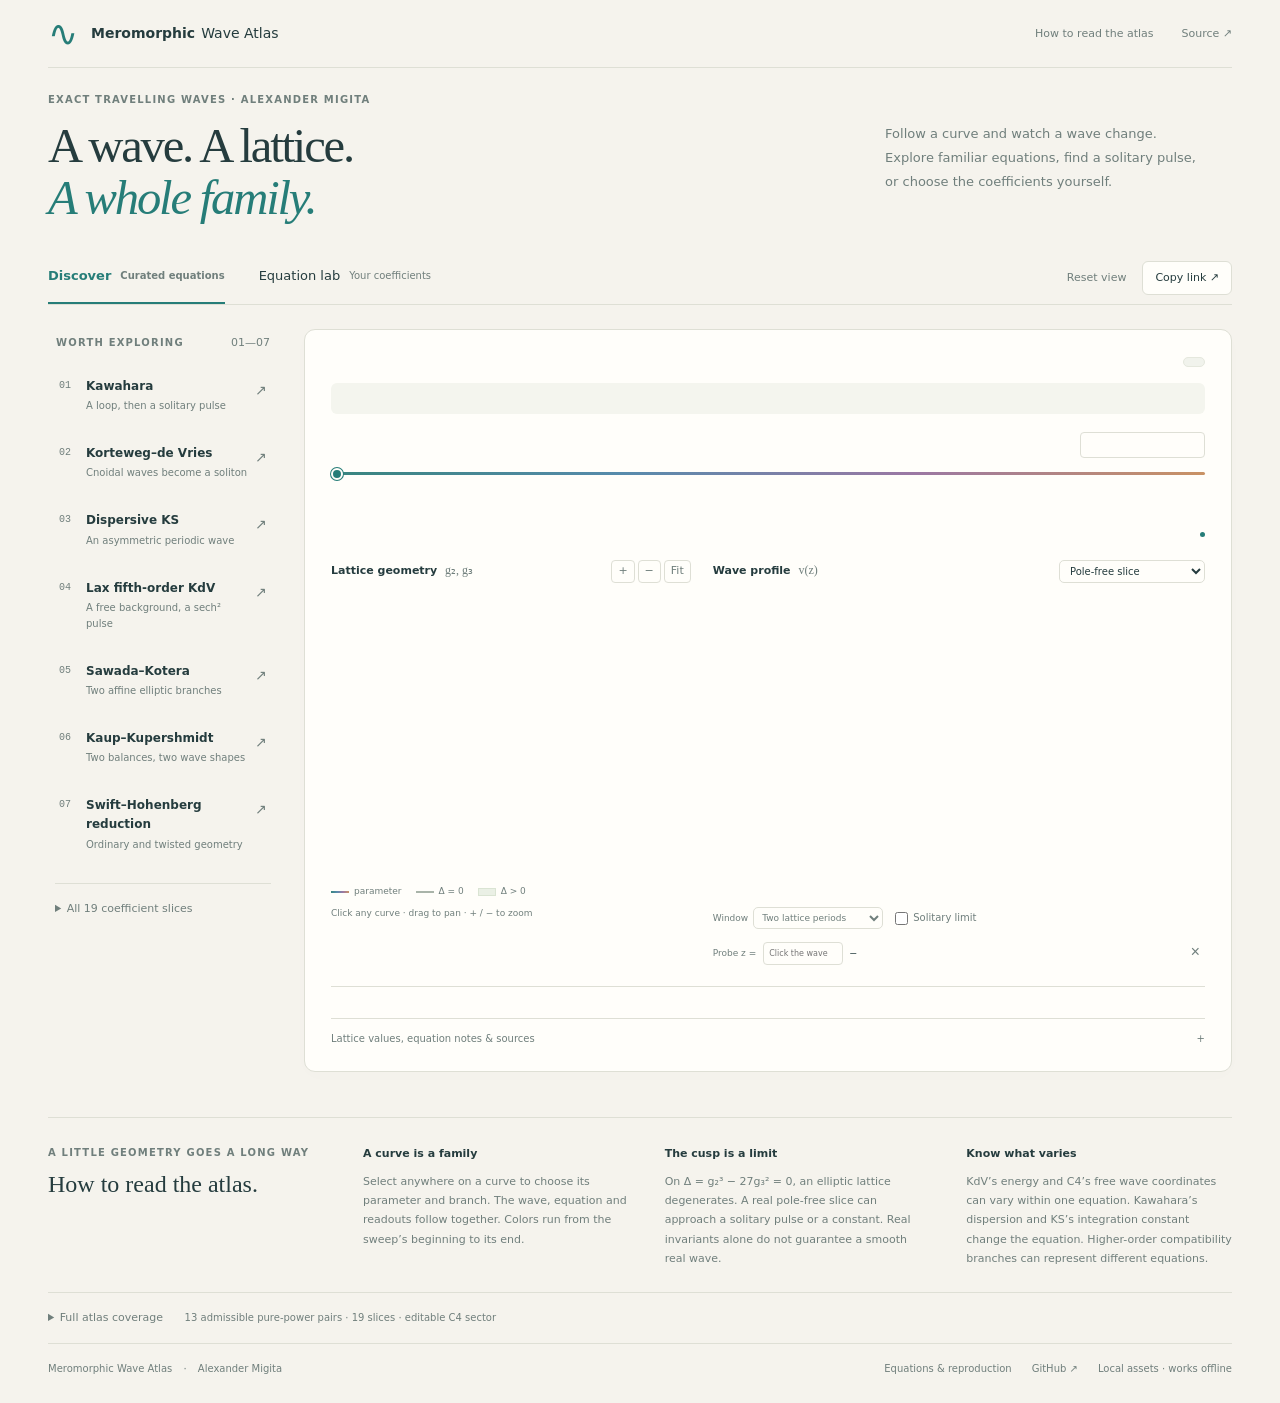
==== commit d7d7fb46: "Rebuild atlas around interactive discovery and equation lab" ====
--- a/gallery_template.html
+++ b/gallery_template.html
@@ -1,209 +1,484 @@
 <!doctype html>
 <html lang="en">
-<meta charset="utf-8">
-<meta name="viewport" content="width=device-width, initial-scale=1">
-<title>Travelling waves · the g₂,g₃ atlas</title>
-<meta name="description" content="Explore exact meromorphic travelling waves: select an equation, vary its parameters, and see its elliptic lattice and corresponding wave profile.">
-<style>
-  :root{color-scheme:light;--paper:#f8f5ed;--ink:#203344;--muted:#687581;--line:#dce2df;--teal:#177989;--orange:#d86849}
-  *{box-sizing:border-box}[hidden]{display:none!important}body{margin:0;background:var(--paper);color:var(--ink);font:16px/1.55 system-ui,sans-serif}
-  main{max-width:1320px;margin:auto;padding:52px 34px 80px}a{color:var(--teal);text-underline-offset:4px}
-  .eyebrow{letter-spacing:.13em;text-transform:uppercase;font-size:12px;color:var(--muted)}h1{font-family:Georgia,serif;font-size:clamp(36px,5.2vw,66px);font-weight:400;line-height:1.08;margin:14px 0 22px}
-  h2{font-size:25px;font-weight:500;margin:0 0 6px}h3{font-size:18px;font-weight:500;margin:0}p{margin:10px 0}.intro{max-width:800px;color:var(--muted)}
-  .links{display:flex;gap:22px;flex-wrap:wrap;margin:24px 0 38px}.links a{font-size:14px}.explorer{border:1px solid var(--line);border-radius:12px;background:#fffdf8;padding:26px}
-  .headrow{display:flex;justify-content:space-between;gap:20px;align-items:start}.badge{white-space:nowrap;border:1px solid var(--line);border-radius:20px;padding:5px 15px;font-size:13px;color:var(--muted)}
-  label{font-size:13px;color:var(--muted)}select{font:inherit;background:white;color:var(--ink);padding:10px 14px;border:1px solid var(--line);border-radius:6px;max-width:100%;min-width:0;width:100%}.control,.readout>*,.coverage>*{min-width:0}#points{overflow-x:auto;max-width:100%}
-  .controls{display:grid;grid-template-columns:minmax(200px,1fr) minmax(250px,1.4fr);gap:25px;align-items:end;margin-top:22px}.control label{display:block;margin-bottom:7px}.sliderrow{display:flex;gap:15px;align-items:center}
-  .c4-panel{border-top:1px solid var(--line);margin-top:20px;padding-top:14px}.c4-panel summary{cursor:pointer;font-size:14px;color:var(--teal);margin-bottom:12px}.c4-grid{display:grid;grid-template-columns:repeat(6,minmax(0,1fr));gap:12px;margin-bottom:12px}.c4-grid label{display:flex;flex-direction:column;gap:5px;min-width:0}.c4-wide{grid-column:span 2}.c4-grid input{min-width:0;width:100%;font:14px ui-monospace,monospace;padding:9px;border:1px solid var(--line);border-radius:5px;background:white;color:var(--ink)}.c4-grid select{font-size:13px;padding:8px}.c4-free{display:flex;align-items:end;gap:16px;flex-wrap:wrap}.c4-free label{font-size:13px}.c4-free input[type=text]{width:130px;display:block;margin-top:5px;padding:8px;border:1px solid var(--line);border-radius:5px;font:14px ui-monospace,monospace}.c4-error{color:#a04238;font-size:13px;margin:8px 0}.text-button{background:none;border:none;padding:0;color:var(--teal);font:inherit;text-decoration:underline;text-underline-offset:4px;cursor:pointer}
-  input[type=range]{accent-color:var(--teal);width:100%;min-width:50px}output{font-variant-numeric:tabular-nums;min-width:95px;text-align:right;font-size:14px}
-  .plotwrap{position:relative;overflow:hidden}.plots{display:grid;grid-template-columns:1fr 1.1fr;gap:25px;margin-top:25px}.plots>section{min-width:0}.plothead{display:flex;align-items:center;justify-content:space-between;gap:12px;min-height:46px}.plothead h3{font-size:16px}.plothead select{font-size:12px;padding:7px;width:auto;max-width:210px}canvas{display:block;width:100%;height:400px;margin:10px 0}.legend{display:flex;flex-wrap:wrap;gap:18px;font-size:12px;color:var(--muted);margin-bottom:15px}.swatch{display:inline-block;width:24px;height:10px;margin-right:7px;background:#edf3e8}.cusp{background:#929ba3;height:2px;vertical-align:middle}.locus{background:linear-gradient(90deg,#177989,#beaa80,#ad3c63);height:3px;vertical-align:middle}
-  .profile-note{font-size:13px;color:var(--muted);min-height:42px}.stats{display:flex;gap:18px;flex-wrap:wrap;font-size:13px}.stats span{color:var(--muted);display:block;font-size:11px}.stats strong{font-weight:500;font-variant-numeric:tabular-nums}.shortcuts{display:flex;gap:8px;flex-wrap:wrap;margin-top:12px}.shortcuts button{font:12px system-ui;border:1px solid var(--line);border-radius:16px;padding:6px 12px;background:#fffdf8;color:var(--teal);cursor:pointer}.shortcuts button:hover{background:#e7efea}.real-line{background:#177989;height:3px;vertical-align:middle}.imag-line{background:#d86849;height:3px;vertical-align:middle}
-  .readout{border-top:1px solid var(--line);padding-top:18px;display:grid;grid-template-columns:1fr 1fr;gap:25px}.count{font-size:17px;color:var(--teal);margin:0 0 10px}.equation{font:14px/1.8 ui-monospace,monospace;overflow-wrap:anywhere;color:var(--ink)}.notes{font-size:14px;color:var(--muted)}
-  table{border-collapse:collapse;width:100%;font-size:13px}th,td{padding:5px 9px;border-bottom:1px solid var(--line);text-align:right;font-variant-numeric:tabular-nums}th:first-child,td:first-child{text-align:left}button.point{font:inherit;color:var(--teal);border:0;background:transparent;cursor:pointer;padding:0;text-decoration:underline;text-underline-offset:3px}
-  .galleryhead{display:flex;justify-content:space-between;align-items:center;margin:45px 0 20px;gap:20px}.grid{display:grid;grid-template-columns:repeat(3,minmax(0,1fr));gap:22px}.card{border:1px solid var(--line);border-radius:9px;overflow:hidden;background:#fffdf8}.card img{width:100%;display:block}.cardbody{padding:15px 18px 18px}.card p{font-size:13px;color:var(--muted);margin:5px 0 12px}.cardlinks{display:flex;gap:16px;font-size:13px}.card .title{font-size:15px;font-weight:500}
-  .coverage{margin-top:44px;display:grid;grid-template-columns:1fr 1.1fr;gap:50px}.coverage table{text-align:center;font-size:14px}.coverage td,.coverage th{text-align:center;height:42px;border:4px solid var(--paper);background:#eaece8}.coverage td.yes{background:#e6efe3}.fine{font-size:13px;color:var(--muted)}footer{margin-top:40px;padding-top:20px;border-top:1px solid var(--line);font-size:13px;color:var(--muted)}
-  @media(max-width:950px){.grid{grid-template-columns:repeat(2,1fr)}.coverage{gap:25px}.readout{grid-template-columns:minmax(0,1fr)}.controls{grid-template-columns:minmax(0,1fr)}.headrow{flex-wrap:wrap}.plots{grid-template-columns:minmax(0,1fr)}canvas{height:380px}}
-  @media(max-width:580px){main{padding:30px 14px 50px}.explorer{padding:17px}.grid{grid-template-columns:1fr}.coverage{grid-template-columns:1fr}.galleryhead{align-items:start;flex-direction:column}canvas{height:360px}.legend{gap:14px;font-size:11px}.badge{font-size:12px}.c4-grid{grid-template-columns:repeat(2,minmax(0,1fr))}.c4-wide{grid-column:span 2}.c4-free{gap:12px}.c4-free input[type=text]{width:110px}}
-</style>
-<main>
-  <div class="eyebrow">The meromorphic travelling-wave papers · a visual companion</div>
-  <h1>Waves in the<br>plane of lattices.</h1>
-  <p class="intro">Thirteen pure-power pairs, nineteen coefficient slices, and an editable C4 family. Vary an equation and follow its lattice and wave profile. The loops, intersecting branches, and contacts with the cusp are computed from the polynomial wave conditions.</p>
-  <nav class="links" aria-label="Downloads"><a href="g2g3_atlas.pdf">The complete PDF book ↗</a><a href="figures/atlas_overview.png">Overview image ↗</a><a href="README.md">Equations &amp; reproduction ↗</a><a href="data/verification.json">Exact verification ↗</a><a href="physical/kawahara_physical.html">Kawahara in physical coordinates ↗</a></nav>
-  <section class="explorer" aria-labelledby="currentTitle">
-    <div class="headrow"><div><div class="eyebrow">Explore a coefficient slice</div><h2 id="currentTitle"></h2></div><div class="badge" id="badge"></div></div>
-    <div class="controls"><div class="control"><label for="family">Equation family</label><select id="family"></select></div><div class="control"><label for="position" id="paramLabel"></label><div class="sliderrow"><input type="range" id="position" min="0" value="0" aria-describedby="count"><output for="position" id="paramValue"></output></div></div></div>
-    <section id="c4-controls" class="c4-panel" hidden>
-      <details open><summary>C4 coefficients and sweep · v⁗ + A v v″ + B (v′)² + C v³ + a₂ v″ + a₀ v + a₀₀ = 0</summary>
-        <div class="c4-grid">
-          <label class="c4-wide">Core preset<select id="c4-preset"></select></label>
-          <label class="c4-wide">Sweep coefficient or free coordinate<select id="c4-sweep"></select></label>
-          <label>Sweep minimum<input id="c4-min" type="text" inputmode="decimal"></label>
-          <label>Sweep maximum<input id="c4-max" type="text" inputmode="decimal"></label>
-        </div>
-        <div class="c4-grid">
-          <label>A · v v″<input id="c4-A" type="text" inputmode="decimal"></label>
-          <label>B · (v′)²<input id="c4-B" type="text" inputmode="decimal"></label>
-          <label>C · v³<input id="c4-C" type="text" inputmode="decimal"></label>
-          <label>a₂ · v″<input id="c4-a2" type="text" inputmode="decimal"></label>
-          <label>a₀ · v<input id="c4-a0" type="text" inputmode="decimal"></label>
-          <label>a₀₀ · constant<input id="c4-a00" type="text" inputmode="decimal"></label>
-        </div>
-        <p class="fine">Real numbers and fractions such as 20/3 are accepted.</p>
-        <p class="fine" id="c4-free-title">Free coordinates select a member when the fixed equation carries a family.</p>
-        <div class="c4-free">
-          <label id="c4-field-beta">β · free background<input id="c4-beta" type="text" inputmode="decimal"></label>
-          <label id="c4-field-g2">g₂ · free invariant<input id="c4-g2" type="text" inputmode="decimal"></label>
-          <label id="c4-field-g3">g₃ · free invariant<input id="c4-g3" type="text" inputmode="decimal"></label>
-          <label><input id="c4-focus" type="checkbox"> Focus selected branch</label>
-        </div>
-        <p id="c4-error" class="c4-error" role="status"></p>
+  <head>
+    <meta charset="utf-8" />
+    <meta name="viewport" content="width=device-width, initial-scale=1" />
+    <title>Meromorphic Wave Atlas · exact waves, living geometry</title>
+    <meta
+      name="description"
+      content="Explore Kawahara, KdV, dispersive KS and other exact travelling waves. Follow elliptic waves into solitary pulses, select any lattice curve, or build your own equation."
+    />
+    <meta name="theme-color" content="#f5f3ed" />
+    <link rel="stylesheet" href="atlas.css?v=3" />
+  </head>
+  <body>
+    <a class="skip-link" href="#explorer">Skip to the explorer</a>
+    <main>
+      <header class="site-header">
+        <a class="wordmark" href="#" id="home-link"
+          ><span class="brand-mark" aria-hidden="true">∿</span> Meromorphic
+          <span>Wave Atlas</span></a
+        >
+        <nav aria-label="Resources">
+          <a href="#guide">How to read the atlas</a
+          ><a href="https://github.com/migita/meromorphic-wave-atlas"
+            >Source ↗</a
+          >
+        </nav>
+      </header>
+      <section class="masthead">
+        <div>
+          <div class="eyebrow">Exact travelling waves · Alexander Migita</div>
+          <h1>A wave. A lattice.<br /><em>A whole family.</em></h1>
+        </div>
+        <p>
+          Follow a curve and watch a wave change. <br />Explore familiar
+          equations, find a solitary pulse, <br class="desktop-break" />or
+          choose the coefficients yourself.
+        </p>
+      </section>
+      <div class="modebar">
+        <div class="mode-tabs" role="tablist" aria-label="Ways to explore">
+          <button
+            id="discover-tab"
+            role="tab"
+            aria-selected="true"
+            aria-controls="discover-panel"
+          >
+            Discover <span>Curated equations</span></button
+          ><button
+            id="lab-tab"
+            role="tab"
+            aria-selected="false"
+            aria-controls="lab-panel"
+            tabindex="-1"
+          >
+            Equation lab <span>Your coefficients</span>
+          </button>
+        </div>
+        <div class="scene-actions">
+          <button id="reset-scene" class="quiet-button">Reset view</button
+          ><button id="share-scene" class="outline-button">Copy link ↗</button
+          ><span id="share-status" class="sr-only" role="status"></span>
+        </div>
+      </div>
+      <div class="workspace">
+        <aside class="sidebar" aria-label="Choose an equation">
+          <section
+            id="discover-panel"
+            role="tabpanel"
+            aria-labelledby="discover-tab"
+          >
+            <div class="sidebar-heading">
+              <span class="eyebrow">Worth exploring</span
+              ><span class="fine">01—07</span>
+            </div>
+            <div id="cases" class="case-list"></div>
+            <details class="all-families">
+              <summary>All 19 coefficient slices</summary>
+              <label for="family">Full pure-power atlas</label
+              ><select id="family"></select>
+              <p class="fine">
+                Ordinary waves and finite characters through order six.
+              </p>
+            </details>
+          </section>
+          <section
+            id="lab-panel"
+            role="tabpanel"
+            aria-labelledby="lab-tab"
+            hidden
+          >
+            <div class="eyebrow">Make an equation</div>
+            <h2 class="sidebar-title">Choose the terms.</h2>
+            <p class="fine">
+              Start from a supported template. Zero coefficients remove a term;
+              the leading derivative stays monic.
+            </p>
+            <label for="lab-family">Equation template</label
+            ><select id="lab-family">
+              <option value="c4">C4 · cubic and derivative terms</option>
+              <option value="n2_p4_kawahara">
+                Kawahara · quadratic, even derivatives
+              </option>
+              <option value="n2_p3_ks">
+                Dispersive KS · compatible elliptic slice
+              </option>
+              <option value="n2_p2_kdv">
+                KdV · conservative energy family
+              </option>
+            </select>
+            <div id="lab-slice">
+              <p class="fine" id="lab-constraint"></p>
+              <div id="lab-coefficients" class="fixed-coefficients"></div>
+              <p class="fine">
+                Edit the highlighted coordinate below the equation. The
+                remaining coefficients are fixed by this template.
+              </p>
+            </div>
+            <section id="c4-controls" class="c4-panel" hidden>
+              <label for="c4-preset">Start with a core</label
+              ><select id="c4-preset"></select>
+              <div class="coefficient-fields">
+                <label
+                  ><span>A <small>v v″</small></span
+                  ><input
+                    id="c4-A"
+                    type="text"
+                    inputmode="decimal"
+                    aria-label="A, coefficient of v v double prime" /></label
+                ><label
+                  ><span>B <small>(v′)²</small></span
+                  ><input
+                    id="c4-B"
+                    type="text"
+                    inputmode="decimal"
+                    aria-label="B, coefficient of v prime squared" /></label
+                ><label
+                  ><span>C <small>v³</small></span
+                  ><input
+                    id="c4-C"
+                    type="text"
+                    inputmode="decimal"
+                    aria-label="C, coefficient of v cubed" /></label
+                ><label
+                  ><span>a₂ <small>v″</small></span
+                  ><input
+                    id="c4-a2"
+                    type="text"
+                    inputmode="decimal"
+                    aria-label="a2, coefficient of v double prime" /></label
+                ><label
+                  ><span>a₀ <small>v</small></span
+                  ><input
+                    id="c4-a0"
+                    type="text"
+                    inputmode="decimal"
+                    aria-label="a0, coefficient of v" /></label
+                ><label
+                  ><span>a₀₀ <small>constant</small></span
+                  ><input
+                    id="c4-a00"
+                    type="text"
+                    inputmode="decimal"
+                    aria-label="a00, additive constant"
+                /></label>
+              </div>
+              <p class="fine">Fractions such as 20/3 are accepted.</p>
+              <label for="c4-sweep">Coordinate to sweep</label
+              ><select id="c4-sweep"></select>
+              <div class="range-fields">
+                <label
+                  >From<input
+                    id="c4-min"
+                    type="text"
+                    inputmode="decimal" /></label
+                ><label
+                  >To<input id="c4-max" type="text" inputmode="decimal"
+                /></label>
+              </div>
+              <p class="fine" id="c4-free-title">
+                This equation has free wave coordinates.
+              </p>
+              <div class="c4-free">
+                <label id="c4-field-beta"
+                  >β · background<input
+                    id="c4-beta"
+                    type="text"
+                    inputmode="decimal" /></label
+                ><label id="c4-field-g2"
+                  >g₂ · invariant<input
+                    id="c4-g2"
+                    type="text"
+                    inputmode="decimal" /></label
+                ><label id="c4-field-g3"
+                  >g₃ · invariant<input
+                    id="c4-g3"
+                    type="text"
+                    inputmode="decimal"
+                /></label>
+              </div>
+              <label class="check-label"
+                ><input id="c4-focus" type="checkbox" /> Focus selected
+                branch</label
+              >
+              <p id="c4-error" class="input-error" role="status"></p>
+              <p class="fine">
+                Constructed sector: v = α℘ + β. Odd derivative terms are zero.
+                Other elliptic sectors are outside this constructor.
+              </p>
+            </section>
+          </section>
+        </aside>
+        <section class="explorer" id="explorer" aria-labelledby="currentTitle">
+          <div class="explorer-heading">
+            <div>
+              <div id="case-kicker" class="eyebrow"></div>
+              <h2 id="currentTitle"></h2>
+            </div>
+            <div class="badge" id="badge"></div>
+          </div>
+          <p id="case-description" class="case-description"></p>
+          <div class="equation-block">
+            <div class="equation" id="equation"></div>
+            <span id="equation-context" class="fine"></span>
+          </div>
+          <div class="parameter-control">
+            <div class="parameter-heading">
+              <label for="position" id="paramLabel"></label>
+              <div class="parameter-entry">
+                <input
+                  id="parameter-input"
+                  type="text"
+                  inputmode="decimal"
+                  aria-label="Set the parameter, fractions accepted"
+                /><output
+                  for="position"
+                  id="paramValue"
+                  class="sr-only"
+                ></output>
+              </div>
+            </div>
+            <input
+              type="range"
+              id="position"
+              min="0"
+              value="0"
+              aria-describedby="count parameter-status"
+            />
+            <div class="range-labels">
+              <span id="parameter-min"></span
+              ><span id="parameter-status" role="status"></span
+              ><span id="parameter-max"></span>
+            </div>
+          </div>
+          <div class="shortcuts" id="shortcuts"></div>
+          <div class="plot-tools">
+            <div
+              id="branch-choices"
+              class="branch-choices"
+              role="group"
+              aria-label="Select a wave branch"
+            ></div>
+            <span id="wave-status" class="wave-status"></span>
+          </div>
+          <div class="plots">
+            <section class="plot-section lattice-section">
+              <div class="plothead">
+                <h3>Lattice geometry <span>g₂, g₃</span></h3>
+                <div class="zoom-tools" role="group" aria-label="Lattice zoom">
+                  <button id="zoom-in" aria-label="Zoom in">+</button
+                  ><button id="zoom-out" aria-label="Zoom out">−</button
+                  ><button id="zoom-fit">Fit</button>
+                </div>
+              </div>
+              <div class="plotwrap" id="lattice-wrap">
+                <canvas
+                  id="plot"
+                  tabindex="0"
+                  aria-label="Interactive lattice curve. Click to select a wave, drag to pan, plus or minus to zoom. Arrow keys change parameter or branch."
+                ></canvas
+                ><span class="hover-dot" id="lattice-dot" hidden></span>
+                <div class="plot-tooltip" id="lattice-tooltip" hidden></div>
+              </div>
+              <div class="legend">
+                <span><i class="swatch locus"></i>parameter</span
+                ><span><i class="swatch cusp"></i>Δ = 0</span
+                ><span><i class="swatch oval"></i>Δ &gt; 0</span>
+              </div>
+              <p class="plot-hint">
+                Click any curve · drag to pan · + / − to zoom
+              </p>
+            </section>
+            <section class="plot-section wave-section">
+              <div class="plothead">
+                <h3>Wave profile <span id="wave-variable">v(z)</span></h3>
+                <select id="profileMode" aria-label="Solution slice">
+                  <option value="regular">Pole-free slice</option>
+                  <option value="axis">Meromorphic real axis</option>
+                </select>
+              </div>
+              <div class="plotwrap" id="wave-wrap">
+                <canvas
+                  id="wave"
+                  tabindex="0"
+                  aria-label="Interactive wave profile. Click to pin a value, or use the coordinate input below."
+                ></canvas
+                ><span class="crosshair" id="wave-crosshair" hidden></span
+                ><span class="hover-dot" id="wave-dot" hidden></span>
+                <div class="plot-tooltip" id="wave-tooltip" hidden></div>
+              </div>
+              <div class="legend" id="waveLegend"></div>
+              <div class="wave-controls">
+                <label
+                  >Window<select id="window-mode">
+                    <option value="auto">Two lattice periods</option>
+                    <option value="fixed">Common spatial scale</option>
+                  </select></label
+                ><label id="span-field" hidden
+                  >Width<input
+                    id="window-span"
+                    type="text"
+                    inputmode="decimal"
+                    value="60" /></label
+                ><label class="check-label" id="pulse-reference-field"
+                  ><input id="pulse-reference" type="checkbox" /> Solitary
+                  limit</label
+                >
+              </div>
+              <div class="probe">
+                <label for="probe-input">Probe z =</label
+                ><input
+                  id="probe-input"
+                  type="text"
+                  inputmode="decimal"
+                  placeholder="Click the wave"
+                /><output id="probe-value" aria-live="polite">—</output
+                ><button
+                  id="probe-clear"
+                  class="quiet-button"
+                  aria-label="Clear pinned wave value"
+                >
+                  ×
+                </button>
+              </div>
+            </section>
+          </div>
+          <div class="stats" id="profileStats"></div>
+          <p class="profile-note" id="profileNote" aria-live="polite"></p>
+          <section
+            class="journey"
+            id="pulse-journey"
+            hidden
+            aria-label="Kawahara solitary pulse limit"
+          >
+            <div class="journey-heading">
+              <div>
+                <span class="eyebrow">Follow the limit</span>
+                <h3>A periodic train becomes one pulse.</h3>
+              </div>
+              <button
+                id="journey-play"
+                class="outline-button"
+                aria-pressed="false"
+              >
+                Play transition
+              </button>
+            </div>
+            <label for="journey-position" class="sr-only"
+              >Separation along the Kawahara pulse limit</label
+            ><input id="journey-position" type="range" min="0" value="0" />
+            <div class="journey-labels">
+              <span>Periodic train</span><span id="journey-value"></span
+              ><span>Solitary pulse</span>
+            </div>
+            <p class="fine" id="journey-note">
+              A common spatial scale makes the separating pulses visible. The
+              orange curve is the exact solitary limit.
+            </p>
+          </section>
+          <p class="count" id="count" aria-live="polite"></p>
+          <details class="math-details">
+            <summary>
+              Lattice values, equation notes &amp; sources
+              <span aria-hidden="true">+</span>
+            </summary>
+            <div class="readout">
+              <div id="points"></div>
+              <div class="notes" id="notes"></div>
+            </div>
+            <div id="case-sources" class="source-links"></div>
+            <div class="verification-links">
+              <span
+                >Exact identities checked · profiles evaluated numerically</span
+              ><a href="data/verification.json">Algebra record ↗</a
+              ><a href="data/profile_checks.json">Profile checks ↗</a
+              ><button id="download-wave" class="text-button">Wave CSV ↓</button
+              ><button id="download-sweep" class="text-button">
+                Lattice CSV ↓
+              </button>
+            </div>
+          </details>
+        </section>
+      </div>
+      <section class="guide" id="guide">
+        <div>
+          <div class="eyebrow">A little geometry goes a long way</div>
+          <h2>How to read the atlas.</h2>
+        </div>
+        <div>
+          <h3>A curve is a family</h3>
+          <p>
+            Select anywhere on a curve to choose its parameter and branch. The
+            wave, equation and readouts follow together. Colors run from the
+            sweep’s beginning to its end.
+          </p>
+        </div>
+        <div>
+          <h3>The cusp is a limit</h3>
+          <p>
+            On Δ = g₂³ − 27g₃² = 0, an elliptic lattice degenerates. A real
+            pole-free slice can approach a solitary pulse or a constant. Real
+            invariants alone do not guarantee a smooth real wave.
+          </p>
+        </div>
+        <div>
+          <h3>Know what varies</h3>
+          <p>
+            KdV’s energy and C4’s free wave coordinates can vary within one
+            equation. Kawahara’s dispersion and KS’s integration constant change
+            the equation. Higher-order compatibility branches can represent
+            different equations.
+          </p>
+        </div>
+      </section>
+      <details class="coverage-details">
+        <summary>
+          Full atlas coverage
+          <span
+            >13 admissible pure-power pairs · 19 slices · editable C4
+            sector</span
+          >
+        </summary>
+        <div class="coverage">
+          <div>
+            <p class="fine">
+              Click a pole order to explore. A dash means the necessary integral
+              pole balance q = p/(n − 1) fails.
+            </p>
+            <table id="coverage" aria-label="Coverage of all n,p pairs"></table>
+          </div>
+          <p class="fine">
+            The lattice is the full twisted period lattice Γ. A character of
+            order d gives d poles in an ordinary period cell. Counts use the
+            declared sector and normalization. C4 displays affine-℘
+            representatives; multiple-pole and genus-two sectors are outside it.
+            The plots describe travelling profiles, with no stability claim.
+          </p>
+        </div>
       </details>
-    </section>
-    <div class="shortcuts" id="shortcuts"></div>
-    <div class="plots">
-      <section><div class="plothead"><h3>Lattice geometry</h3><span class="fine">● selected wave</span></div><div class="plotwrap"><canvas id="plot" aria-label="The g2,g3 lattice locus and the selected parameter's waves" role="img"></canvas></div>
-      <div class="legend"><span><i class="swatch locus"></i>parameter sweep</span><span><i class="swatch cusp"></i>Δ = 0</span><span><i class="swatch"></i>Δ &gt; 0</span></div></section>
-      <section><div class="plothead"><h3>Corresponding solution</h3><select id="profileMode" aria-label="Solution slice"><option value="regular">Pole-free slice</option><option value="axis">Meromorphic real axis</option></select></div>
-        <div class="plotwrap"><canvas id="wave" aria-label="The selected wave as a function of travelling coordinate z" role="img"></canvas></div>
-        <div class="legend" id="waveLegend"></div><p class="profile-note" id="profileNote" aria-live="polite"></p><div class="stats" id="profileStats"></div>
-      </section>
-    </div>
-    <div class="readout"><div><p class="count" id="count" aria-live="polite"></p><div id="points"></div><div class="equation" id="equation"></div></div><div class="notes" id="notes"></div></div>
-  </section>
-  <div class="galleryhead"><div><div class="eyebrow">Every picture, at full resolution</div><h2>The atlas plates</h2></div><label>Show order <select id="filter"><option value="all">All p = 2–6</option><option value="2">p = 2</option><option value="3">p = 3</option><option value="4">p = 4</option><option value="5">p = 5</option><option value="6">p = 6</option></select></label></div>
-  <div class="grid" id="gallery"></div>
-  <section class="coverage"><div><h2>Every low-order pure-power pair</h2><p class="fine">The entries are pole orders q = p/(n − 1). A dash means that the necessary integral pole balance fails.</p><table id="coverage" aria-label="Coverage of all n,p pairs"></table></div><div><h2>What a point means</h2><p class="notes">The invariants refer to the full twisted period lattice Γ. A character of order d gives d poles in an ordinary period cell. The pure-power atlas includes ordinary waves and characters of orders two through six.</p><p class="notes">Off the cusp the lattice is elliptic. On the cusp it degenerates; its origin is the rational limit. A real lattice does not alone guarantee a smooth, bounded real-valued physical profile.</p><p class="notes">Each pure-power panel declares a coefficient slice and counts meromorphic waves modulo translation and phase. In the higher-order implicit cases, different algebraic roots generally give different remaining coefficients; their displayed count is a count of compatible equations.</p><p class="notes">The C4 coefficient explorer adds nonlinear derivative terms. It constructs the sector v = α℘ + β and reports its displayed representatives and free coordinates. Opposite-sign profiles can share one lattice. Multiple-pole elliptic and genus-two solutions are outside that selected sector.</p></div></section>
-  <footer>By Alexander Migita · <a href="https://github.com/migita/meromorphic-wave-atlas">Source and reproducible calculations</a>. The downloaded explorer also works offline. Profiles solve the displayed equations; stability requires a separate calculation.</footer>
-</main>
-<script src="wave_math.js?v=2"></script>
-<script src="c4_math.js?v=1"></script>
-<script src="c4_ui.js?v=1"></script>
-<script>
-const ATLAS=__ATLAS_DATA__;
-const $=id=>document.getElementById(id), family=$('family'), slider=$('position'), canvas=$('plot'), ctx=canvas.getContext('2d');
-let current=0, selected=0, selectedBranch=null, preferredProfileMode='regular', lastProfile=null, restoringScene=false;
-const fmt=x=>x==null?'—':Number(x).toPrecision(6).replace(/\.?0+(e|$)/,'$1');
-const superscript=x=>String(x).split('').map(c=>({'0':'⁰','1':'¹','2':'²','3':'³','4':'⁴','5':'⁵','6':'⁶','7':'⁷','8':'⁸','9':'⁹','-':'⁻'}[c]||c)).join('');
-const palette=[[23,121,137],[75,143,156],[190,170,128],[229,151,97],[173,60,99]];
-function color(T,m){let z=Math.max(0,Math.min(.999999,(T-m.interval[0])/(m.interval[1]-m.interval[0])))*4,i=Math.floor(z),f=z-i;return `rgb(${palette[i].map((v,j)=>Math.round(v*(1-f)+palette[i+1][j]*f)).join(',')})`;}
-function niceTicks(a,b,n=5){let raw=(b-a)/n,p=Math.pow(10,Math.floor(Math.log10(raw))),f=raw/p,step=(f<1.5?1:f<3.5?2:f<7.5?5:10)*p,out=[];for(let v=Math.ceil(a/step)*step;v<=b+step*1e-5;v+=step)out.push(Math.abs(v)<step*1e-7?0:v);return out;}
-function draw(){
-  const m=ATLAS[current],frame=m.frames[+slider.value],rect=canvas.getBoundingClientRect(),ratio=devicePixelRatio||1,W=rect.width,H=rect.height;
-  canvas.width=Math.round(W*ratio);canvas.height=Math.round(H*ratio);ctx.setTransform(ratio,0,0,ratio,0,0);
-  ctx.clearRect(0,0,W,H);const P={l:76,r:15,t:18,b:60},w=W-P.l-P.r,h=H-P.t-P.b,[[xmin,xmax],[ymin,ymax]]=m.limits;
-  const px=x=>P.l+(x-xmin)/(xmax-xmin)*w,py=y=>P.t+h-(y-ymin)/(ymax-ymin)*h;
-  ctx.save();ctx.beginPath();ctx.rect(P.l,P.t,w,h);ctx.clip();
-  if(xmax>0){const start=Math.max(0,xmin),xs=Array.from({length:401},(_,i)=>start+(xmax-start)*i/400);ctx.fillStyle='#edf3e8';ctx.beginPath();xs.forEach((x,i)=>{const y=Math.sqrt(x*x*x/27);i?ctx.lineTo(px(x),py(y)):ctx.moveTo(px(x),py(y))});xs.slice().reverse().forEach(x=>ctx.lineTo(px(x),py(-Math.sqrt(x*x*x/27))));ctx.closePath();ctx.fill();
-    for(const sign of [-1,1]){ctx.strokeStyle='#929ba3';ctx.lineWidth=1.4;ctx.beginPath();xs.forEach((x,i)=>i?ctx.lineTo(px(x),py(sign*Math.sqrt(x*x*x/27))):ctx.moveTo(px(x),py(sign*Math.sqrt(x*x*x/27))));ctx.stroke();}}
-  const xt=niceTicks(xmin,xmax),yt=niceTicks(ymin,ymax);ctx.strokeStyle='#e1e6e3';ctx.lineWidth=.7;ctx.beginPath();xt.forEach(x=>{ctx.moveTo(px(x),P.t);ctx.lineTo(px(x),P.t+h)});yt.forEach(y=>{ctx.moveTo(P.l,py(y));ctx.lineTo(P.l+w,py(y))});ctx.stroke();
-  for(const tr of m.tracks){ctx.lineWidth=2.4;for(let i=1;i<tr.points.length;i++){const a=tr.points[i-1],b=tr.points[i];if(!a||!b)continue;if(tr.breaks.some(v=>a[2]<v&&b[2]>v))continue;if(Math.max(Math.abs(b[0]-a[0])/(xmax-xmin),Math.abs(b[1]-a[1])/(ymax-ymin))>.35)continue;ctx.strokeStyle=color((a[2]+b[2])/2,m);ctx.beginPath();ctx.moveTo(px(a[0]),py(a[1]));ctx.lineTo(px(b[0]),py(b[1]));ctx.stroke();}}
-  for(const tr of m.tracks)for(let i=0;i<tr.points.length;i++){const p=tr.points[i];if(p&&!tr.points[i-1]&&!tr.points[i+1]){ctx.fillStyle=color(p[2],m);ctx.beginPath();ctx.arc(px(p[0]),py(p[1]),3,0,Math.PI*2);ctx.fill();}}
-  frame.points.forEach((pt,i)=>{ctx.fillStyle=i===selected?'#203344':'#d86849';ctx.strokeStyle='#fffdf8';ctx.lineWidth=2;ctx.beginPath();ctx.arc(px(pt.g2),py(pt.g3),i===selected?6:5,0,Math.PI*2);ctx.fill();ctx.stroke();});ctx.restore();
-  ctx.strokeStyle='#bdc8c8';ctx.lineWidth=1;ctx.beginPath();ctx.moveTo(P.l,P.t);ctx.lineTo(P.l,P.t+h);ctx.lineTo(P.l+w,P.t+h);ctx.stroke();ctx.font='12px system-ui';ctx.fillStyle='#687581';ctx.textAlign='center';
-  xt.forEach(x=>ctx.fillText(fmt(x),px(x),P.t+h+22));ctx.textAlign='right';yt.forEach(y=>ctx.fillText(fmt(y),P.l-12,py(y)+4));
-  ctx.font='16px Georgia';ctx.textAlign='center';ctx.fillStyle='#203344';ctx.fillText('g₂',P.l+w/2,H-12);ctx.save();ctx.translate(19,P.t+h/2);ctx.rotate(-Math.PI/2);ctx.fillText('g₃',0,0);ctx.restore();
-  const off=frame.points.filter(p=>p.g2<xmin||p.g2>xmax||p.g3<ymin||p.g3>ymax).length;if(off){ctx.font='12px system-ui';ctx.textAlign='right';ctx.fillStyle='#687581';ctx.fillText(`${off} selected point${off>1?'s':''} outside this view`,W-P.r,P.t+13);}
-}
-function equation(pt,m){
-  if(m.kind==='c4')return C4.equation(m.frames[+slider.value].coefficients);
-  if(!pt)return 'The real lattice plane contains no selected wave at this parameter.';
-  const variable=m.variable||'u',scale=m.display_scale||1;
-  let out='D'+superscript(m.p);
-  for(let j=m.p-1;j>=0;j--){let a=pt.operator[String(j)]||0;if(Math.abs(a)<1e-13)continue;out+=' '+(a<0?'−':'+')+' '+fmt(Math.abs(a))+(j?' D'+(j>1?superscript(j):''):'');}
-  const nonlinear=pt.physical?.5:-m.K/Math.pow(scale,m.n-1),constant=(pt.constant||0)*scale;
-  out='('+out+')'+variable+' '+(nonlinear<0?'−':'+')+' '+(Math.abs(nonlinear-.5)<1e-14?variable+'²/2':fmt(Math.abs(nonlinear))+' '+variable+superscript(m.n));
-  if(constant)out+=' '+(constant<0?'−':'+')+' '+fmt(Math.abs(constant));
-  return out+' = 0';
-}
-function drawWave(){
-  const m=ATLAS[current],frame=m.frames[+slider.value],point=frame.points[selected],wave=$('wave'),c=wave.getContext('2d');
-  const rect=wave.getBoundingClientRect(),W=rect.width,H=rect.height,r=devicePixelRatio||1;
-  wave.width=Math.round(W*r);wave.height=Math.round(H*r);c.setTransform(r,0,0,r,0,0);c.clearRect(0,0,W,H);
-  if(!point){lastProfile=null;$('waveLegend').textContent='';$('profileStats').textContent='';$('profileNote').textContent='No real lattice is selected at this parameter.';c.font='14px system-ui';c.fillStyle='#687581';c.textAlign='center';c.fillText('No selected real lattice',W/2,H/2);return;}
-  const spec=point.profile,mode=WaveMath.actualMode(spec,preferredProfileMode);
-  $('profileMode').options[0].disabled=spec.geometry.type!=='rect';$('profileMode').value=mode;
-  const p=WaveMath.generate(spec,mode);lastProfile=p;
-  const P={l:72,r:15,t:18,b:60},w=W-P.l-P.r,h=H-P.t-P.b,[low,high]=p.range;
-  const px=x=>P.l+(x/p.width+.5)*w,py=y=>P.t+h-(y-low)/(high-low)*h;
-  c.save();c.beginPath();c.rect(P.l,P.t,w,h);c.clip();
-  c.lineWidth=.7;c.strokeStyle='#e1e6e3';c.beginPath();
-  const xt=niceTicks(-p.width/2,p.width/2,4),yt=niceTicks(low,high,5);
-  xt.forEach(x=>{c.moveTo(px(x),P.t);c.lineTo(px(x),P.t+h)});yt.forEach(y=>{c.moveTo(P.l,py(y));c.lineTo(P.l+w,py(y))});c.stroke();
-  if(p.mean!==null){c.setLineDash([4,4]);c.strokeStyle='#929ba3';c.beginPath();c.moveTo(P.l,py(p.mean));c.lineTo(P.l+w,py(p.mean));c.stroke();c.setLineDash([]);}
-  for(const [values,col,dash] of [[p.re,'#177989',[]],...(p.anyImag?[[p.im,'#d86849',[5,3]]]:[])]){
-    c.strokeStyle=col;c.lineWidth=2.2;c.setLineDash(dash);c.beginPath();let previous=null;
-    for(let i=0;i<values.length;i++){const v=values[i];if(v===null||!Number.isFinite(v)){previous=null;continue;}if(previous===null||Math.abs(v-previous)>4*(high-low))c.moveTo(px(p.x[i]),py(v));else c.lineTo(px(p.x[i]),py(v));previous=v;}c.stroke();c.setLineDash([]);
-  }
-  c.strokeStyle='#c08068';c.lineWidth=1;c.setLineDash([3,4]);for(const x of p.poles){c.beginPath();c.moveTo(px(x),P.t);c.lineTo(px(x),P.t+h);c.stroke();}c.setLineDash([]);c.restore();
-  c.strokeStyle='#bdc8c8';c.beginPath();c.moveTo(P.l,P.t);c.lineTo(P.l,P.t+h);c.lineTo(P.l+w,P.t+h);c.stroke();
-  c.font='12px system-ui';c.fillStyle='#687581';c.textAlign='center';xt.forEach(x=>c.fillText(fmt(x),px(x),P.t+h+22));c.textAlign='right';yt.forEach(y=>c.fillText(fmt(y),P.l-9,py(y)+4));
-  c.font='15px Georgia';c.fillStyle='#203344';c.textAlign='center';c.fillText('Travelling coordinate z',P.l+w/2,H-12);c.save();c.translate(17,P.t+h/2);c.rotate(-Math.PI/2);c.fillText(spec.variable+'(z)',0,0);c.restore();
-  $('waveLegend').innerHTML=p.anyImag?`<span><i class="swatch real-line"></i>Re ${spec.variable}</span><span><i class="swatch imag-line"></i>Im ${spec.variable}</span>`:`<span><i class="swatch real-line"></i>${spec.variable}(z)</span>`;
-  let note=p.constant?'Constant limit of the regular slice. Choose “Meromorphic real axis” to see the nonconstant degenerate solution.':p.mode==='axis'?'Real-axis meromorphic profile. Dashed vertical lines mark poles; the vertical range is clipped.':p.anyImag?'A complex-valued solution on a pole-free real-parameter slice; both components are shown.':spec.geometry.period===null?'Regular hyperbolic degeneration, shown on a finite spatial window.':'Smooth real periodic solution. The dashed horizontal line is its period average.';
-  if(preferredProfileMode==='regular'&&spec.geometry.type==='one')note='This lattice has no bounded real oval. '+note;
-  if(m.slug==='n2_p3_ks'){
-    if(frame.t>-18&&frame.t<-8&&p.mode==='axis')note+=' A smooth real periodic representative is available: choose “Pole-free slice”.';
-    if(frame.t<-18-1e-10||frame.t>-8+1e-10)note+=' For this KS family, the smooth periodic interval is −18 < C < −8.';
-  }
-  $('profileNote').textContent=note;
-  let stats=`<div><span>${p.constant?'Profile':'Full real period'}</span><strong>${p.constant?'Constant limit':p.period?fmt(p.period):spec.geometry.type==='rational'?'Rational':'∞'}</strong></div>`;
-  if(p.amplitude!==null)stats+=`<div><span>Peak-to-trough amplitude</span><strong>${fmt(p.amplitude)}</strong></div>`;
-  if(p.mean!==null)stats+=`<div><span>Period mean</span><strong>${fmt(p.mean)}</strong></div>`;
-  else if(p.mode==='regular'&&!p.anyImag&&spec.geometry.period===null)stats+=`<div><span>Endpoint values (window)</span><strong>${fmt(p.re[0])} → ${fmt(p.re[p.re.length-1])}</strong></div>`;
-  $('profileStats').innerHTML=stats;
-}
-function update(){const m=ATLAS[current],frame=m.frames[+slider.value];
-  let found=frame.points.findIndex(p=>p.branch===selectedBranch);
-  if(found<0)found=Math.max(0,frame.points.findIndex(p=>p.delta>0));
-  selected=found;if(frame.points[selected])selectedBranch=frame.points[selected].branch;
-  if(m.kind==='c4')C4Panel.onFrame(m,frame,frame.points[selected]);
-  $('paramValue').value=fmt(frame.t);const n=frame.points.length;
-  $('count').textContent=m.kind==='c4'?C4Panel.count(frame):m.fixed_equation?'One fixed equation · infinitely many energy levels':m.count_kind==='equations'?`${n} real compatible coefficient choice${n===1?'':'s'} at this parameter`:`${n} distinct real lattice solution${n===1?'':'s'} at this parameter`;
-  $('points').innerHTML=n?'<table><thead><tr><th>Wave</th><th>g₂</th><th>g₃</th><th>Δ</th></tr></thead><tbody>'+frame.points.map((p,i)=>{let scale=Math.max(Math.abs(p.g2**3),Math.abs(27*p.g3*p.g3),1e-40),sign=Math.abs(p.delta)/scale<1e-7?'0':p.delta>0?'> 0':'< 0',label=m.kind==='c4'?C4Panel.pointLabel(p):`${i+1} · χ order ${p.character}`;return `<tr><td><button class="point" data-index="${i}">${i===selected?'● ':''}${label}</button></td><td>${fmt(p.g2)}</td><td>${fmt(p.g3)}</td><td>${sign}</td></tr>`;}).join('')+'</tbody></table>':'';
-  if(m.kind==='c4')C4Panel.renderNotes(frame);
-  $('points').querySelectorAll('button').forEach(b=>b.onclick=()=>{selectedBranch=frame.points[+b.dataset.index].branch;update()});$('equation').textContent=equation(frame.points[selected],m);draw();drawWave();saveSceneLink();
-}
-function toParameter(value){const m=ATLAS[current];let nearest=0;for(let j=1;j<m.frames.length;j++)if(Math.abs(m.frames[j].t-value)<Math.abs(m.frames[nearest].t-value))nearest=j;slider.value=nearest;update();}
-function choose(index){
-  current=index;selected=0;selectedBranch=null;preferredProfileMode='regular';
-  const m=ATLAS[index];family.value=String(index);$('currentTitle').textContent=m.title;$('badge').textContent=m.kind==='c4'?'C4 · order 4 · double poles':`(n, p) = (${m.n}, ${m.p}) · q = ${m.q}`;$('paramLabel').textContent=m.parameter;
-  slider.max=m.frames.length-1;slider.value=m.kind==='c4'?m.selectedIndex:Math.floor(m.frames.length*.5);
-  if(m.kind==='c4'){C4Panel.show();C4Panel.shortcuts();update();return;}else C4Panel.hide();
-  $('notes').innerHTML=m.notes.map(n=>`<p>${n}</p>`).join('')+`<p><a href="figures/${m.slug}.png">Full plate and enlarged detail ↗</a> · <a href="data/${m.slug}.csv">CSV</a></p>`;
-  const shortcuts=m.slug==='n2_p4_kawahara'?[[-13/6,'Solitary limit · a = −13/6'],[0,'a = 0'],[13/6,'Upper contact · a = 13/6']]:
-    m.slug==='n2_p3_ks'?[[-18,'Pulse limit · C = −18'],[-13,'Smooth periodic · C = −13'],[-8,'Constant limit · C = −8']]:[];
-  $('shortcuts').innerHTML=shortcuts.map(([v,label])=>`<button data-parameter="${v}">${label}</button>`).join('');
-  $('shortcuts').querySelectorAll('button').forEach(b=>b.onclick=()=>{preferredProfileMode='regular';toParameter(+b.dataset.parameter)});update();
-}
-function saveSceneLink(){
-  if(restoringScene)return;
-  const m=ATLAS[current],frame=m.frames[+slider.value],p=new URLSearchParams({family:m.slug,parameter:String(frame.t),view:preferredProfileMode});
-  if(frame.points[selected])p.set('branch',String(frame.points[selected].branch));
-  if(m.kind==='c4')C4Panel.toParams(p);
-  try{history.replaceState(null,'','#'+p.toString())}catch(error){/* Some file viewers disallow history changes. */}
-}
-function restoreSceneLink(){
-  const p=new URLSearchParams(location.hash.slice(1)),index=ATLAS.findIndex(m=>m.slug===p.get('family'));
-  if(index<0)return false;
-  restoringScene=true;
-  try{
-    if(ATLAS[index].kind==='c4')C4Panel.restore(p);
-    choose(index);
-    if(p.has('parameter')&&Number.isFinite(Number(p.get('parameter'))))toParameter(Number(p.get('parameter')));
-    preferredProfileMode=p.get('view')==='axis'?'axis':'regular';
-    if(p.has('branch')&&Number.isFinite(Number(p.get('branch'))))selectedBranch=Number(p.get('branch'));
-    update();
-  }finally{restoringScene=false;}
-  saveSceneLink();return true;
-}
-function hitPoint(event){const m=ATLAS[current],rect=canvas.getBoundingClientRect(),x=event.clientX-rect.left,y=event.clientY-rect.top,[[x0,x1],[y0,y1]]=m.limits;let best=null,dist=18;for(const point of m.frames[+slider.value].points){const px=76+(point.g2-x0)/(x1-x0)*(rect.width-91),py=18+(y1-point.g3)/(y1-y0)*(rect.height-78),d=Math.hypot(px-x,py-y);if(d<dist){best=point;dist=d;}}return best;}
-canvas.onclick=event=>{const point=hitPoint(event);if(point){selectedBranch=point.branch;update()}};canvas.onmousemove=event=>{canvas.style.cursor=hitPoint(event)?'pointer':'default'};canvas.title='Click a lattice point to plot its solution';
-C4Panel.register(ATLAS);
-ATLAS.forEach((m,i)=>{const option=document.createElement('option');option.value=i;option.textContent=m.kind==='c4'?m.title:`(${m.n},${m.p}) ${m.title}`;family.appendChild(option)});
-family.onchange=()=>choose(+family.value);slider.oninput=update;$('profileMode').onchange=()=>{preferredProfileMode=$('profileMode').value;drawWave();saveSceneLink()};new ResizeObserver(()=>{draw();drawWave()}).observe(canvas);
-window.addEventListener('hashchange',restoreSceneLink);
-function cards(){const val=$('filter').value;$('gallery').innerHTML=ATLAS.filter(m=>val==='all'||m.p===+val).map(m=>`<article class="card"><a href="figures/${m.slug}.png"><img loading="lazy" src="figures/${m.slug}.png" alt="${m.title}: its g2,g3 lattice locus, enlarged detail, and count"></a><div class="cardbody"><div class="title">${m.title}</div><p>${m.kind==='c4'?'C4 · editable affine-℘ sector':`(n, p) = (${m.n}, ${m.p}) · ${m.primary?'main atlas':'companion slice'}`}</p><div class="cardlinks"><a href="figures/${m.slug}.png">PNG</a><a href="figures/${m.slug}.svg">SVG</a><a href="figures/${m.slug}.pdf">PDF</a><a href="#currentTitle" data-explore="${ATLAS.indexOf(m)}">Explore</a></div></div></article>`).join('');$('gallery').querySelectorAll('[data-explore]').forEach(a=>a.onclick=event=>{event.preventDefault();choose(+a.dataset.explore);$('currentTitle').scrollIntoView({block:'start',behavior:'smooth'})});}
-$('filter').onchange=cards;cards();let table='<tr><th>n \\ p</th>'+[2,3,4,5,6].map(p=>`<th>${p}</th>`).join('')+'</tr>';for(let n=2;n<=7;n++){table+=`<tr><th>${n}</th>`;for(let p=2;p<=6;p++){const m=ATLAS.find(m=>m.n===n&&m.p===p&&m.primary);table+=m?`<td class="yes"><a href="figures/${m.slug}.png">${p/(n-1)}</a></td>`:'<td>—</td>';}table+='</tr>';}$('coverage').innerHTML=table;if(!restoreSceneLink())choose(ATLAS.findIndex(m=>m.slug==='n2_p4_kawahara'));
-</script>
+      <footer>
+        <span
+          >Meromorphic Wave Atlas <span class="footer-dot">·</span> Alexander
+          Migita</span
+        >
+        <div>
+          <a href="README.md">Equations &amp; reproduction</a
+          ><a href="https://github.com/migita/meromorphic-wave-atlas"
+            >GitHub ↗</a
+          ><span>Local assets · works offline</span>
+        </div>
+      </footer>
+    </main>
+    <script src="wave_math.js?v=3"></script>
+    <script src="c4_math.js?v=1"></script>
+    <script>
+      const ATLAS = __ATLAS_DATA__;
+      const JOURNEY = __JOURNEY_DATA__;
+    </script>
+    <script src="atlas_cases.js?v=3"></script>
+    <script src="atlas_plot.js?v=3"></script>
+    <script src="c4_ui.js?v=3"></script>
+    <script src="atlas_ui.js?v=3"></script>
+  </body>
 </html>
--- a/atlas.css
+++ b/atlas.css
@@ -0,0 +1,1429 @@
+:root {
+  color-scheme: light;
+  --paper: #f5f3ed;
+  --panel: #fffefa;
+  --ink: #253c3e;
+  --muted: #707f7c;
+  --line: #dedfd5;
+  --teal: #267d78;
+  --soft: #e8f1ec;
+  --orange: #c27d54;
+  --serif: Georgia, "Times New Roman", serif;
+  --sans: system-ui, -apple-system, "Segoe UI", sans-serif;
+  --mono: ui-monospace, Consolas, monospace;
+}
+* {
+  box-sizing: border-box;
+}
+html {
+  scroll-behavior: smooth;
+  scroll-padding-top: 24px;
+}
+[hidden] {
+  display: none !important;
+}
+body {
+  margin: 0;
+  background: var(--paper);
+  color: var(--ink);
+  font: 14px/1.6 var(--sans);
+}
+button,
+input,
+select {
+  font: inherit;
+  color: inherit;
+}
+button {
+  cursor: pointer;
+}
+button:disabled {
+  opacity: 0.45;
+  cursor: default;
+}
+a {
+  color: var(--teal);
+  text-underline-offset: 4px;
+}
+:focus-visible {
+  outline: 2px solid var(--teal);
+  outline-offset: 3px;
+}
+.sr-only {
+  position: absolute;
+  width: 1px;
+  height: 1px;
+  padding: 0;
+  margin: -1px;
+  overflow: hidden;
+  clip: rect(0, 0, 0, 0);
+  white-space: nowrap;
+  border: 0;
+}
+.skip-link {
+  position: fixed;
+  top: -100px;
+  left: 20px;
+  background: var(--panel);
+  padding: 12px;
+  z-index: 20;
+}
+.skip-link:focus {
+  top: 10px;
+}
+main {
+  max-width: 1512px;
+  margin: auto;
+  padding: 0 48px 26px;
+}
+h1,
+h2,
+h3,
+p {
+  margin: 0;
+}
+h2,
+h3 {
+  font-weight: 500;
+}
+.eyebrow {
+  font-size: 10px;
+  letter-spacing: 0.12em;
+  text-transform: uppercase;
+  color: var(--muted);
+  font-weight: 600;
+}
+.fine {
+  font-size: 11px;
+  line-height: 1.65;
+  color: var(--muted);
+}
+.site-header {
+  height: 80px;
+  display: flex;
+  align-items: center;
+  justify-content: space-between;
+  border-bottom: 1px solid var(--line);
+  gap: 20px;
+}
+.wordmark {
+  display: flex;
+  align-items: center;
+  gap: 6px;
+  color: var(--ink);
+  font-size: 14px;
+  font-weight: 600;
+  text-decoration: none;
+  white-space: nowrap;
+}
+.wordmark > span:last-child {
+  font-weight: 400;
+}
+.brand-mark {
+  font: 36px/1 var(--serif);
+  color: var(--teal);
+  margin-right: 7px;
+}
+.site-header nav {
+  display: flex;
+  gap: 28px;
+}
+.site-header nav a {
+  font-size: 11px;
+  color: var(--muted);
+  text-decoration: none;
+}
+.site-header nav a:hover {
+  color: var(--teal);
+}
+.masthead {
+  display: flex;
+  justify-content: space-between;
+  align-items: center;
+  gap: 36px;
+  padding: 38px 0 34px;
+}
+.masthead h1 {
+  font: 400 clamp(36px, 4.1vw, 58px) / 1.07 var(--serif);
+  letter-spacing: -0.045em;
+  margin-top: 12px;
+}
+.masthead h1 em {
+  font-weight: 400;
+  color: var(--teal);
+}
+.masthead > p {
+  font-size: 13px;
+  line-height: 1.85;
+  color: var(--muted);
+  padding-right: 36px;
+}
+.modebar {
+  display: flex;
+  justify-content: space-between;
+  align-items: center;
+  border-bottom: 1px solid var(--line);
+  gap: 14px;
+}
+.mode-tabs {
+  display: flex;
+  gap: 34px;
+}
+.mode-tabs button {
+  display: flex;
+  gap: 9px;
+  align-items: center;
+  background: none;
+  border: 0;
+  border-bottom: 2px solid transparent;
+  padding: 14px 0 15px;
+  font-size: 13px;
+}
+.mode-tabs button span {
+  color: var(--muted);
+  font-size: 10px;
+}
+.mode-tabs button[aria-selected="true"] {
+  border-color: var(--teal);
+  color: var(--teal);
+  font-weight: 600;
+}
+.scene-actions {
+  display: flex;
+  gap: 16px;
+  align-items: center;
+}
+.outline-button {
+  background: var(--panel);
+  border: 1px solid var(--line);
+  border-radius: 6px;
+  padding: 7px 12px;
+  font-size: 11px;
+  white-space: nowrap;
+}
+.outline-button:hover {
+  background: var(--soft);
+  border-color: #b9cdc2;
+}
+.quiet-button {
+  background: none;
+  border: 0;
+  color: var(--muted);
+  font-size: 11px;
+  padding: 6px 0;
+}
+.quiet-button:hover {
+  color: var(--teal);
+}
+.workspace {
+  display: grid;
+  grid-template-columns: 230px minmax(0, 1fr);
+  gap: 26px;
+  align-items: start;
+  margin-top: 24px;
+}
+.sidebar {
+  min-width: 0;
+}
+.sidebar-heading {
+  display: flex;
+  align-items: center;
+  justify-content: space-between;
+  padding: 5px 8px 12px;
+}
+.case-list {
+  display: flex;
+  flex-direction: column;
+  gap: 4px;
+}
+.case-card {
+  display: grid;
+  grid-template-columns: 22px minmax(0, 1fr) 12px;
+  gap: 5px;
+  text-align: left;
+  width: 100%;
+  padding: 12px 10px;
+  border: 1px solid transparent;
+  border-radius: 7px;
+  background: transparent;
+}
+.case-card:hover {
+  background: #efeee6;
+}
+.case-card[aria-pressed="true"] {
+  background: var(--soft);
+  border-color: #c7d9ce;
+}
+.case-number {
+  color: var(--muted);
+  font: 10px var(--mono);
+  padding-top: 3px;
+}
+.case-title {
+  display: block;
+  font-size: 12px;
+  font-weight: 600;
+}
+.case-caption {
+  display: block;
+  color: var(--muted);
+  font-size: 10px;
+  line-height: 1.6;
+  margin-top: 2px;
+}
+.case-arrow {
+  color: var(--muted);
+  padding-top: 2px;
+}
+.case-card[aria-pressed="true"] .case-arrow,
+.case-card[aria-pressed="true"] .case-title {
+  color: var(--teal);
+}
+.all-families {
+  border-top: 1px solid var(--line);
+  margin: 17px 7px 0;
+  padding-top: 16px;
+}
+.all-families summary {
+  font-size: 11px;
+  color: var(--muted);
+  cursor: pointer;
+  margin-bottom: 12px;
+}
+.all-families label,
+#lab-panel > label {
+  display: block;
+  font-size: 11px;
+  color: var(--muted);
+  margin: 12px 0 6px;
+}
+.all-families p {
+  margin-top: 9px;
+}
+select {
+  background: var(--panel);
+  border: 1px solid var(--line);
+  border-radius: 5px;
+  padding: 8px;
+  min-width: 0;
+  max-width: 100%;
+  font-size: 11px;
+}
+#family,
+#lab-family {
+  width: 100%;
+}
+.sidebar-title {
+  font: 25px var(--serif);
+  margin: 7px 0 12px;
+}
+#lab-panel > .fine {
+  margin: 8px 0;
+}
+.fixed-coefficients {
+  font: 11px/1.7 var(--mono);
+  padding: 10px;
+  border: 1px solid var(--line);
+  border-radius: 5px;
+  margin: 12px 0;
+}
+.fixed-coefficients span {
+  display: block;
+}
+.fixed-coefficients .active {
+  color: var(--teal);
+}
+#lab-slice > p {
+  margin: 10px 0;
+}
+.c4-panel {
+  margin-top: 18px;
+  border-top: 1px solid var(--line);
+  padding-top: 14px;
+}
+.c4-panel > label {
+  display: block;
+  font-size: 11px;
+  color: var(--muted);
+  margin: 8px 0 5px;
+}
+.c4-panel > select {
+  width: 100%;
+}
+.coefficient-fields {
+  display: flex;
+  flex-direction: column;
+  gap: 6px;
+  margin: 15px 0 10px;
+}
+.coefficient-fields > label {
+  display: flex;
+  align-items: center;
+  justify-content: space-between;
+  gap: 10px;
+  font: 12px var(--mono);
+}
+.coefficient-fields small {
+  font: 10px var(--sans);
+  color: var(--muted);
+  margin-left: 5px;
+}
+.coefficient-fields input {
+  width: 85px;
+  text-align: right;
+}
+.coefficient-fields input,
+.range-fields input,
+.c4-free input {
+  min-width: 0;
+  padding: 6px 8px;
+  background: var(--panel);
+  border: 1px solid var(--line);
+  border-radius: 4px;
+  font: 11px var(--mono);
+}
+.range-fields {
+  display: grid;
+  grid-template-columns: 1fr 1fr;
+  gap: 12px;
+  margin: 12px 0;
+}
+.range-fields label,
+.c4-free label {
+  font-size: 10px;
+  color: var(--muted);
+}
+.range-fields input,
+.c4-free input {
+  display: block;
+  width: 100%;
+  margin-top: 4px;
+}
+.c4-free {
+  display: grid;
+  grid-template-columns: 1fr 1fr;
+  gap: 10px;
+  margin: 9px 0 14px;
+}
+.input-error {
+  font-size: 11px;
+  color: #a24d39;
+  margin: 9px 0;
+}
+.check-label {
+  display: flex !important;
+  flex-direction: row !important;
+  align-items: center;
+  gap: 6px;
+  font-size: 10px !important;
+  white-space: nowrap;
+}
+.check-label input {
+  accent-color: var(--teal);
+  margin: 0;
+  width: 13px;
+  height: 13px;
+}
+.explorer {
+  min-width: 0;
+  background: var(--panel);
+  border: 1px solid var(--line);
+  border-radius: 11px;
+  padding: 24px 26px 12px;
+  box-shadow: 0 4px 20px #253c3e03;
+}
+.explorer-heading {
+  display: flex;
+  justify-content: space-between;
+  align-items: start;
+  gap: 16px;
+}
+.explorer-heading h2 {
+  font: 30px/1.2 var(--serif);
+  letter-spacing: -0.025em;
+  margin-top: 7px;
+}
+.badge {
+  font-size: 10px;
+  color: var(--muted);
+  background: #f1f3ec;
+  border: 1px solid #e5e8dd;
+  border-radius: 15px;
+  padding: 4px 10px;
+  margin-top: 3px;
+  white-space: nowrap;
+}
+.case-description {
+  color: var(--muted);
+  font-size: 12px;
+  margin-top: 10px;
+  max-width: 740px;
+}
+.equation-block {
+  display: flex;
+  flex-direction: column;
+  gap: 5px;
+  padding: 13px 16px;
+  background: #f4f5ee;
+  border-radius: 6px;
+  margin: 16px 0 18px;
+}
+.equation {
+  font: 13px/1.6 var(--mono);
+  overflow-wrap: anywhere;
+}
+.equation-block .fine {
+  font-size: 10px;
+}
+.parameter-heading {
+  display: flex;
+  align-items: center;
+  justify-content: space-between;
+  gap: 16px;
+  margin-bottom: 5px;
+}
+.parameter-heading > label {
+  font-size: 11px;
+  font-weight: 500;
+}
+.parameter-entry input {
+  background: none;
+  border: 1px solid var(--line);
+  border-radius: 4px;
+  padding: 5px 8px;
+  width: 125px;
+  text-align: right;
+  font: 12px var(--mono);
+}
+input[type="range"] {
+  appearance: none;
+  width: 100%;
+  height: 22px;
+  background: none;
+  accent-color: var(--teal);
+  margin: 0;
+  cursor: pointer;
+}
+input[type="range"]::-webkit-slider-runnable-track {
+  height: 3px;
+  background: linear-gradient(90deg, #38857e, #578bac, #9b78a3, #c99264);
+  border-radius: 5px;
+}
+input[type="range"]::-moz-range-track {
+  height: 3px;
+  background: linear-gradient(90deg, #38857e, #578bac, #9b78a3, #c99264);
+  border-radius: 5px;
+}
+input[type="range"]::-webkit-slider-thumb {
+  appearance: none;
+  width: 12px;
+  height: 12px;
+  border: 2px solid var(--panel);
+  box-shadow: 0 0 0 1px var(--teal);
+  border-radius: 50%;
+  background: var(--teal);
+  margin-top: -4.5px;
+}
+input[type="range"]::-moz-range-thumb {
+  width: 9px;
+  height: 9px;
+  border: 2px solid var(--panel);
+  border-radius: 50%;
+  background: var(--teal);
+  box-shadow: 0 0 0 1px var(--teal);
+}
+.range-labels,
+.journey-labels {
+  display: flex;
+  justify-content: space-between;
+  color: var(--muted);
+  font: 10px var(--mono);
+  gap: 10px;
+}
+.range-labels #parameter-status {
+  text-align: center;
+  font: 10px var(--sans);
+}
+.shortcuts {
+  display: flex;
+  flex-wrap: wrap;
+  gap: 6px;
+  margin-top: 13px;
+}
+.shortcuts button {
+  font-size: 10px;
+  border: 1px solid var(--line);
+  border-radius: 15px;
+  background: transparent;
+  color: var(--muted);
+  padding: 5px 10px;
+}
+.shortcuts button:hover,
+.shortcuts button[aria-pressed="true"] {
+  background: var(--soft);
+  border-color: #b8d0c1;
+  color: var(--teal);
+}
+.journey {
+  margin-top: 17px;
+  padding: 13px 15px;
+  background: #f1f4ec;
+  border: 1px solid #e1e8d9;
+  border-radius: 7px;
+}
+.journey-heading {
+  display: flex;
+  align-items: center;
+  justify-content: space-between;
+  gap: 16px;
+  margin-bottom: 6px;
+}
+.journey-heading .eyebrow {
+  font-size: 9px;
+}
+.journey-heading h3 {
+  font: 17px var(--serif);
+  margin-top: 3px;
+}
+.journey .outline-button {
+  font-size: 10px;
+  padding: 6px 10px;
+}
+.journey-labels {
+  font: 10px var(--sans);
+}
+.journey p {
+  font-size: 10px;
+  margin-top: 7px;
+}
+.plot-tools {
+  display: flex;
+  align-items: center;
+  justify-content: space-between;
+  gap: 12px;
+  margin: 18px 0 3px;
+  min-height: 25px;
+}
+.branch-choices {
+  display: flex;
+  flex-wrap: wrap;
+  gap: 7px;
+}
+.branch-choices button {
+  background: none;
+  border: 1px solid var(--line);
+  border-radius: 14px;
+  color: var(--muted);
+  font-size: 10px;
+  padding: 4px 10px;
+}
+.branch-choices button[aria-pressed="true"] {
+  background: var(--ink);
+  border-color: var(--ink);
+  color: var(--panel);
+}
+.wave-status {
+  font-size: 10px;
+  color: var(--teal);
+  display: flex;
+  align-items: center;
+  gap: 6px;
+  white-space: nowrap;
+}
+.wave-status:before {
+  content: "";
+  width: 5px;
+  height: 5px;
+  background: currentColor;
+  border-radius: 50%;
+  flex: none;
+}
+.wave-status.singular {
+  color: #a57758;
+}
+.plots {
+  display: grid;
+  grid-template-columns: minmax(0, 0.95fr) minmax(0, 1.3fr);
+  gap: 22px;
+  margin-top: 9px;
+}
+.plot-section {
+  min-width: 0;
+}
+.plothead {
+  display: flex;
+  justify-content: space-between;
+  align-items: center;
+  gap: 8px;
+  min-height: 30px;
+}
+.plothead h3 {
+  font-size: 11px;
+  font-weight: 600;
+}
+.plothead h3 span {
+  font: 12px var(--serif);
+  color: var(--muted);
+  margin-left: 4px;
+}
+.plothead select {
+  font-size: 10px;
+  padding: 4px 6px;
+  max-width: 158px;
+}
+.zoom-tools {
+  display: flex;
+  gap: 3px;
+}
+.zoom-tools button {
+  background: none;
+  border: 1px solid var(--line);
+  border-radius: 4px;
+  height: 23px;
+  min-width: 23px;
+  padding: 0 6px;
+  font-size: 11px;
+  color: var(--muted);
+}
+.zoom-tools button:hover {
+  background: var(--soft);
+  color: var(--teal);
+}
+.plotwrap {
+  position: relative;
+  overflow: hidden;
+  min-width: 0;
+}
+canvas {
+  display: block;
+  width: 100%;
+  height: 290px;
+  margin: 4px 0;
+  outline-offset: -3px;
+  touch-action: pan-y;
+}
+#plot {
+  touch-action: none;
+}
+.legend {
+  display: flex;
+  gap: 14px;
+  flex-wrap: wrap;
+  font-size: 9px;
+  color: var(--muted);
+  min-height: 15px;
+}
+.swatch {
+  display: inline-block;
+  width: 18px;
+  height: 2px;
+  margin-right: 5px;
+  vertical-align: middle;
+  background: var(--teal);
+}
+.swatch.locus {
+  background: linear-gradient(90deg, #38857e, #578bac, #9b78a3, #c99264);
+}
+.swatch.cusp {
+  background: #a9b4a9;
+}
+.swatch.oval {
+  height: 8px;
+  background: #eaf0e5;
+  border: 1px solid #dae4d3;
+}
+.swatch.imag {
+  background: #917ab3;
+}
+.swatch.reference {
+  background: var(--orange);
+}
+.swatch.mean {
+  background: #acb8ad;
+}
+.plot-hint {
+  font-size: 9px;
+  color: var(--muted);
+  margin-top: 7px;
+}
+.plot-tooltip {
+  position: absolute;
+  z-index: 3;
+  pointer-events: none;
+  background: #253c3ef5;
+  border-radius: 6px;
+  color: var(--panel);
+  padding: 9px 12px;
+  font: 10px/1.65 var(--mono);
+  box-shadow: 0 3px 12px #253c3e20;
+  max-width: 210px;
+  white-space: nowrap;
+}
+.plot-tooltip .tooltip-label {
+  font: 9px var(--sans);
+  opacity: 0.65;
+  display: block;
+  margin-bottom: 4px;
+}
+.hover-dot {
+  position: absolute;
+  width: 9px;
+  height: 9px;
+  border: 2px solid var(--panel);
+  background: var(--teal);
+  box-shadow: 0 0 0 1px var(--teal);
+  border-radius: 50%;
+  pointer-events: none;
+  transform: translate(-50%, -50%);
+  z-index: 2;
+}
+.crosshair {
+  position: absolute;
+  width: 1px;
+  background: #567c6e55;
+  pointer-events: none;
+}
+.wave-controls {
+  display: flex;
+  flex-wrap: wrap;
+  gap: 12px;
+  align-items: center;
+  margin-top: 8px;
+}
+.wave-controls > label {
+  display: flex;
+  align-items: center;
+  gap: 5px;
+  font-size: 9px;
+  color: var(--muted);
+}
+.wave-controls select {
+  font-size: 9px;
+  padding: 4px;
+  max-width: 148px;
+}
+.wave-controls input[type="text"] {
+  width: 47px;
+  padding: 4px;
+  font: 10px var(--mono);
+  border: 1px solid var(--line);
+  background: none;
+  border-radius: 4px;
+  text-align: right;
+}
+.probe {
+  display: flex;
+  align-items: center;
+  gap: 7px;
+  font: 10px var(--mono);
+  margin-top: 11px;
+  min-height: 26px;
+}
+.probe label {
+  font: 9px var(--sans);
+  color: var(--muted);
+  white-space: nowrap;
+}
+.probe input {
+  min-width: 0;
+  width: 80px;
+  padding: 5px;
+  background: none;
+  border: 1px solid var(--line);
+  border-radius: 4px;
+  font: 10px var(--mono);
+}
+.probe input::placeholder {
+  font: 8px var(--sans);
+}
+.probe output {
+  font-size: 10px;
+  overflow-wrap: anywhere;
+}
+.probe .quiet-button {
+  margin-left: auto;
+  padding: 3px 5px;
+  font-size: 16px;
+}
+.stats {
+  display: flex;
+  gap: 30px;
+  flex-wrap: wrap;
+  margin-top: 20px;
+  padding-top: 15px;
+  border-top: 1px solid var(--line);
+}
+.stats span {
+  display: block;
+  font-size: 9px;
+  color: var(--muted);
+  margin-bottom: 3px;
+}
+.stats strong {
+  font: 18px var(--serif);
+  font-variant-numeric: tabular-nums;
+}
+.profile-note {
+  font-size: 10px;
+  color: var(--muted);
+  line-height: 1.7;
+  margin-top: 12px;
+}
+.count {
+  font-size: 10px;
+  color: var(--teal);
+  margin: 7px 0 16px;
+}
+.math-details {
+  border-top: 1px solid var(--line);
+}
+.math-details > summary {
+  display: flex;
+  align-items: center;
+  justify-content: space-between;
+  font-size: 10px;
+  cursor: pointer;
+  list-style: none;
+  padding: 12px 0;
+  color: var(--muted);
+}
+.math-details summary::-webkit-details-marker {
+  display: none;
+}
+.math-details[open] > summary > span {
+  transform: rotate(45deg);
+}
+.readout {
+  display: grid;
+  grid-template-columns: 1fr 1.2fr;
+  gap: 25px;
+  margin-bottom: 14px;
+  min-width: 0;
+}
+#points {
+  overflow-x: auto;
+}
+.notes p {
+  font-size: 10px;
+  color: var(--muted);
+  margin: 0 0 8px;
+}
+.notes a,
+.source-links a {
+  font-size: 10px;
+}
+.source-links {
+  display: flex;
+  flex-wrap: wrap;
+  gap: 15px;
+  margin: 13px 0;
+}
+.verification-links {
+  display: flex;
+  flex-wrap: wrap;
+  gap: 14px;
+  align-items: center;
+  font-size: 9px;
+  color: var(--muted);
+  border-top: 1px solid var(--line);
+  padding: 12px 0 5px;
+}
+.verification-links > span {
+  width: 100%;
+}
+.text-button {
+  font: inherit;
+  background: none;
+  border: 0;
+  padding: 0;
+  color: var(--teal);
+  text-decoration: underline;
+  text-underline-offset: 4px;
+}
+.notes .text-button {
+  font-size: 10px;
+}
+table {
+  border-collapse: collapse;
+  width: 100%;
+  font-size: 10px;
+}
+th,
+td {
+  padding: 7px 6px;
+  border-bottom: 1px solid var(--line);
+  text-align: right;
+  font-variant-numeric: tabular-nums;
+}
+th:first-child,
+td:first-child {
+  text-align: left;
+}
+button.point {
+  font: inherit;
+  background: none;
+  border: 0;
+  padding: 0;
+  color: var(--teal);
+  text-decoration: underline;
+  text-underline-offset: 3px;
+}
+.guide {
+  display: grid;
+  grid-template-columns: 1.05fr repeat(3, 1fr);
+  gap: 36px;
+  margin-top: 45px;
+  border-top: 1px solid var(--line);
+  padding: 27px 0 24px;
+}
+.guide h2 {
+  font: 24px/1.25 var(--serif);
+  margin-top: 8px;
+}
+.guide h3 {
+  font-size: 11px;
+  font-weight: 600;
+  margin-bottom: 9px;
+}
+.guide p {
+  font-size: 11px;
+  color: var(--muted);
+  line-height: 1.75;
+}
+.coverage-details {
+  border-top: 1px solid var(--line);
+  padding: 16px 0;
+}
+.coverage-details summary {
+  font-size: 11px;
+  cursor: pointer;
+  color: var(--muted);
+}
+.coverage-details summary > span {
+  font-size: 10px;
+  margin-left: 18px;
+}
+.coverage {
+  display: grid;
+  grid-template-columns: 1fr 1fr;
+  gap: 60px;
+  margin: 16px 0;
+}
+.coverage p {
+  margin-bottom: 10px;
+}
+.coverage td,
+.coverage th {
+  text-align: center;
+}
+.coverage td.yes {
+  background: var(--soft);
+}
+.coverage button {
+  border: 0;
+  background: none;
+  color: var(--teal);
+  text-decoration: underline;
+}
+footer {
+  display: flex;
+  align-items: center;
+  justify-content: space-between;
+  gap: 16px;
+  border-top: 1px solid var(--line);
+  padding-top: 17px;
+  color: var(--muted);
+  font-size: 10px;
+}
+footer > div {
+  display: flex;
+  gap: 20px;
+  flex-wrap: wrap;
+}
+footer a {
+  color: var(--muted);
+  text-decoration: none;
+}
+.footer-dot {
+  padding: 0 8px;
+}
+.site-header {
+  height: 68px;
+}
+.masthead {
+  padding: 24px 0 28px;
+}
+.masthead h1 {
+  font-size: clamp(36px, 3.8vw, 52px);
+}
+@media (min-width: 1600px) {
+  canvas {
+    height: 340px;
+  }
+  .masthead {
+    padding: 42px 0;
+  }
+  .explorer {
+    padding: 28px 30px 15px;
+  }
+  .plots {
+    gap: 30px;
+  }
+}
+@media (max-width: 1150px) {
+  main {
+    padding: 0 28px 22px;
+  }
+  .workspace {
+    grid-template-columns: 195px minmax(0, 1fr);
+    gap: 18px;
+  }
+  .explorer {
+    padding: 20px 18px 10px;
+  }
+  .plots {
+    grid-template-columns: 1fr 1.2fr;
+    gap: 12px;
+  }
+  canvas {
+    height: 270px;
+  }
+  .badge {
+    font-size: 9px;
+    padding: 3px 7px;
+  }
+  .stats {
+    gap: 22px;
+  }
+  .guide {
+    gap: 22px;
+  }
+  .masthead > p {
+    padding-right: 0;
+  }
+  .case-title {
+    font-size: 11px;
+  }
+  .case-card {
+    padding: 11px 8px;
+  }
+}
+@media (max-width: 900px) {
+  .workspace {
+    grid-template-columns: 1fr;
+  }
+  .sidebar-heading {
+    display: none;
+  }
+  .case-list {
+    display: grid;
+    grid-template-columns: repeat(4, minmax(0, 1fr));
+    gap: 5px;
+  }
+  .case-card {
+    grid-template-columns: 17px minmax(0, 1fr);
+    padding: 10px 8px;
+    background: #efeee6;
+  }
+  .case-arrow {
+    display: none;
+  }
+  .case-caption {
+    font-size: 9px;
+  }
+  .all-families {
+    margin: 12px 0 0;
+    padding-top: 9px;
+  }
+  .all-families summary {
+    margin-bottom: 8px;
+  }
+  .all-families select {
+    max-width: 350px;
+  }
+  .all-families label,
+  .all-families p {
+    display: inline-block;
+    margin-right: 10px;
+  }
+  #lab-panel {
+    display: grid;
+    grid-template-columns: 200px minmax(0, 1fr);
+    column-gap: 24px;
+  }
+  .sidebar-title,
+  #lab-panel > .eyebrow,
+  #lab-panel > .fine,
+  #lab-panel > label,
+  #lab-family {
+    grid-column: 1;
+  }
+  #lab-slice,
+  .c4-panel {
+    grid-column: 2;
+    grid-row: 1 / span 6;
+    margin-top: 0;
+  }
+  .coefficient-fields {
+    display: grid;
+    grid-template-columns: 1fr 1fr;
+    gap: 8px 18px;
+  }
+  .range-fields {
+    max-width: 260px;
+  }
+  .c4-free {
+    grid-template-columns: repeat(3, 1fr);
+  }
+  .explorer {
+    padding: 22px 24px 10px;
+  }
+  .guide {
+    grid-template-columns: repeat(3, 1fr);
+  }
+  .guide > div:first-child {
+    grid-column: 1 / -1;
+  }
+  .masthead h1 {
+    font-size: 44px;
+  }
+  .masthead > p {
+    font-size: 12px;
+  }
+  canvas {
+    height: 300px;
+  }
+  .coverage-details summary > span {
+    display: block;
+    margin: 5px 0 0 15px;
+  }
+  footer {
+    align-items: start;
+  }
+}
+@media (max-width: 600px) {
+  html {
+    scroll-padding-top: 12px;
+  }
+  main {
+    padding: 0 14px 22px;
+  }
+  .site-header {
+    height: 62px;
+  }
+  .wordmark {
+    font-size: 11px;
+    gap: 4px;
+  }
+  .brand-mark {
+    font-size: 29px;
+    margin-right: 3px;
+  }
+  .site-header nav {
+    gap: 10px;
+  }
+  .site-header nav a {
+    font-size: 9px;
+  }
+  .site-header nav a:first-child {
+    display: none;
+  }
+  .masthead {
+    padding: 26px 0 24px;
+    display: block;
+  }
+  .masthead h1 {
+    font-size: 42px;
+  }
+  .masthead > p {
+    font-size: 11px;
+    line-height: 1.7;
+    margin-top: 16px;
+  }
+  .desktop-break,
+  .masthead > p br {
+    display: none;
+  }
+  .modebar {
+    align-items: end;
+    gap: 6px;
+  }
+  .mode-tabs {
+    gap: 22px;
+  }
+  .mode-tabs button {
+    font-size: 12px;
+    padding: 12px 0;
+  }
+  .mode-tabs button span {
+    display: none;
+  }
+  .scene-actions {
+    gap: 10px;
+    padding-bottom: 9px;
+  }
+  .scene-actions .quiet-button {
+    display: none;
+  }
+  .scene-actions .outline-button {
+    font-size: 9px;
+    padding: 5px 8px;
+  }
+  .workspace {
+    margin-top: 14px;
+    gap: 15px;
+  }
+  .case-list {
+    display: flex;
+    flex-direction: row;
+    overflow-x: auto;
+    scroll-snap-type: x proximity;
+    padding-bottom: 7px;
+  }
+  .case-card {
+    flex: 0 0 161px;
+    scroll-snap-align: start;
+    min-height: 60px;
+  }
+  .all-families {
+    margin-top: 5px;
+  }
+  .all-families .fine {
+    display: block;
+    margin: 6px 0;
+  }
+  .explorer {
+    padding: 19px 14px 9px;
+    border-radius: 8px;
+  }
+  .explorer-heading {
+    gap: 8px;
+    flex-wrap: wrap;
+  }
+  .explorer-heading h2 {
+    font-size: 27px;
+  }
+  .case-description {
+    font-size: 11px;
+  }
+  .equation-block {
+    padding: 11px;
+    margin: 13px 0 15px;
+  }
+  .equation {
+    font-size: 11px;
+  }
+  .equation-block .fine {
+    font-size: 9px;
+  }
+  .parameter-heading > label {
+    font-size: 10px;
+  }
+  .parameter-entry input {
+    width: 103px;
+    font-size: 11px;
+  }
+  .shortcuts button {
+    font-size: 9px;
+    padding: 5px 8px;
+  }
+  .journey {
+    padding: 10px;
+    margin-top: 13px;
+  }
+  .journey-heading {
+    gap: 9px;
+  }
+  .journey-heading h3 {
+    font-size: 15px;
+    max-width: 190px;
+  }
+  .journey .outline-button {
+    font-size: 9px;
+    padding: 6px 8px;
+  }
+  .journey p,
+  .journey-labels {
+    font-size: 9px;
+  }
+  .plots {
+    grid-template-columns: 1fr;
+    gap: 18px;
+    margin-top: 12px;
+  }
+  canvas {
+    height: 278px;
+  }
+  .plot-tools {
+    flex-wrap: wrap;
+    margin-top: 15px;
+  }
+  .wave-status {
+    font-size: 9px;
+  }
+  .stats {
+    gap: 20px;
+    margin-top: 18px;
+  }
+  .stats strong {
+    font-size: 17px;
+  }
+  .readout {
+    grid-template-columns: 1fr;
+  }
+  .guide {
+    grid-template-columns: 1fr;
+    gap: 19px;
+    margin-top: 28px;
+    padding-top: 21px;
+  }
+  .guide > div:first-child {
+    grid-column: 1;
+  }
+  .guide h2 {
+    font-size: 25px;
+  }
+  .coverage {
+    grid-template-columns: 1fr;
+    gap: 16px;
+  }
+  .coverage-details summary > span {
+    font-size: 9px;
+  }
+  footer {
+    font-size: 9px;
+    flex-direction: column;
+    gap: 9px;
+  }
+  footer > div {
+    gap: 13px;
+  }
+  #lab-panel {
+    display: block;
+  }
+  .c4-panel {
+    margin-top: 16px;
+  }
+  .coefficient-fields {
+    grid-template-columns: 1fr 1fr;
+    gap: 9px 18px;
+  }
+  .coefficient-fields input {
+    width: 70px;
+  }
+  .c4-free {
+    grid-template-columns: repeat(3, 1fr);
+  }
+  .wave-controls {
+    gap: 10px;
+  }
+  .plot-tooltip {
+    font-size: 9px;
+    padding: 7px 9px;
+  }
+}
+@media (prefers-reduced-motion: reduce) {
+  html {
+    scroll-behavior: auto;
+  }
+}
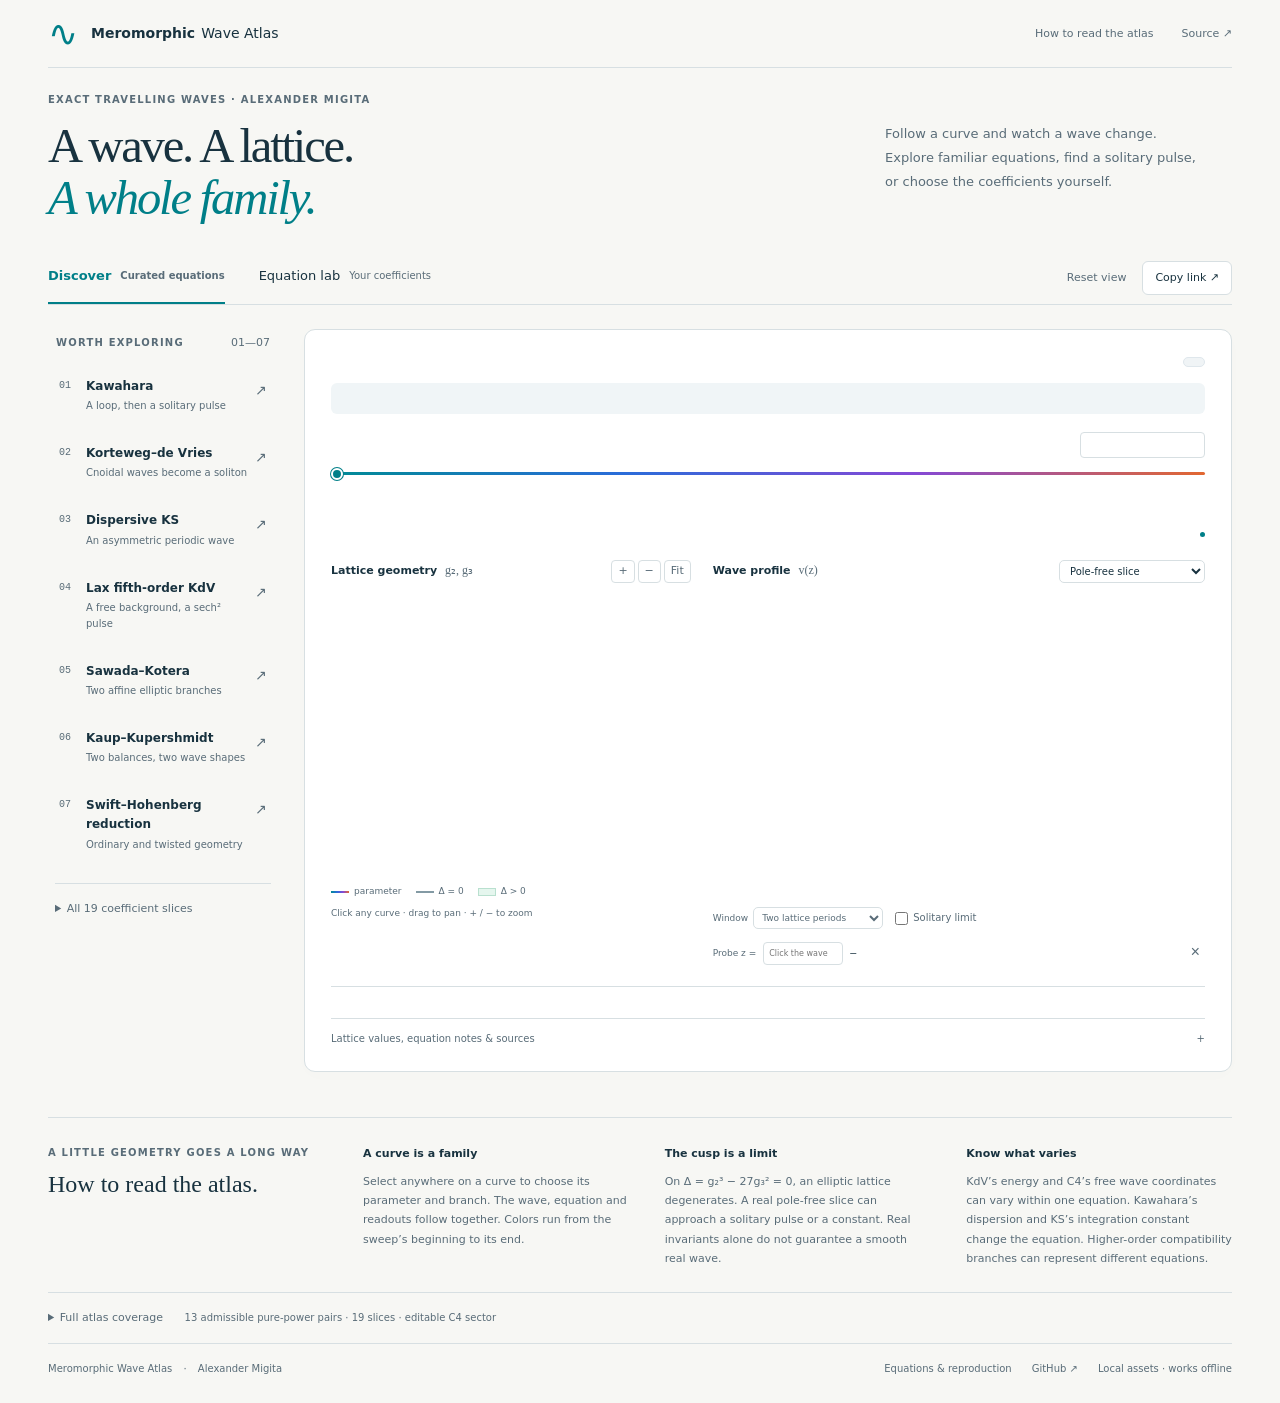
==== commit c0f24ca4: "Sharpen atlas colors and contrast" ====
--- a/gallery_template.html
+++ b/gallery_template.html
@@ -8,8 +8,8 @@
       name="description"
       content="Explore Kawahara, KdV, dispersive KS and other exact travelling waves. Follow elliptic waves into solitary pulses, select any lattice curve, or build your own equation."
     />
-    <meta name="theme-color" content="#f5f3ed" />
-    <link rel="stylesheet" href="atlas.css?v=3" />
+    <meta name="theme-color" content="#f7f7f4" />
+    <link rel="stylesheet" href="atlas.css?v=4" />
   </head>
   <body>
     <a class="skip-link" href="#explorer">Skip to the explorer</a>
@@ -477,8 +477,8 @@
       const JOURNEY = __JOURNEY_DATA__;
     </script>
     <script src="atlas_cases.js?v=3"></script>
-    <script src="atlas_plot.js?v=3"></script>
+    <script src="atlas_plot.js?v=4"></script>
     <script src="c4_ui.js?v=3"></script>
-    <script src="atlas_ui.js?v=3"></script>
+    <script src="atlas_ui.js?v=4"></script>
   </body>
 </html>
--- a/atlas.css
+++ b/atlas.css
@@ -1,13 +1,21 @@
 :root {
   color-scheme: light;
-  --paper: #f5f3ed;
-  --panel: #fffefa;
-  --ink: #253c3e;
-  --muted: #707f7c;
-  --line: #dedfd5;
-  --teal: #267d78;
-  --soft: #e8f1ec;
-  --orange: #c27d54;
+  --paper: #f7f7f4;
+  --panel: #ffffff;
+  --ink: #18323f;
+  --muted: #596c78;
+  --line: #d7dfe2;
+  --teal: #007f88;
+  --soft: #e0f4f2;
+  --orange: #d95f2b;
+  --violet: #8052d6;
+  --parameter-gradient: linear-gradient(
+    90deg,
+    #008b95,
+    #2a6cd9,
+    #8449d6,
+    #e26730
+  );
   --serif: Georgia, "Times New Roman", serif;
   --sans: system-ui, -apple-system, "Segoe UI", sans-serif;
   --mono: ui-monospace, Consolas, monospace;
@@ -203,7 +211,7 @@
 }
 .outline-button:hover {
   background: var(--soft);
-  border-color: #b9cdc2;
+  border-color: #80c6c8;
 }
 .quiet-button {
   background: none;
@@ -248,11 +256,11 @@
   background: transparent;
 }
 .case-card:hover {
-  background: #efeee6;
+  background: #edf2f4;
 }
 .case-card[aria-pressed="true"] {
   background: var(--soft);
-  border-color: #c7d9ce;
+  border-color: #8bcbd0;
 }
 .case-number {
   color: var(--muted);
@@ -430,7 +438,7 @@
   border: 1px solid var(--line);
   border-radius: 11px;
   padding: 24px 26px 12px;
-  box-shadow: 0 4px 20px #253c3e03;
+  box-shadow: 0 4px 20px #18323f03;
 }
 .explorer-heading {
   display: flex;
@@ -446,8 +454,8 @@
 .badge {
   font-size: 10px;
   color: var(--muted);
-  background: #f1f3ec;
-  border: 1px solid #e5e8dd;
+  background: #f0f4f6;
+  border: 1px solid #dfe7ec;
   border-radius: 15px;
   padding: 4px 10px;
   margin-top: 3px;
@@ -464,7 +472,7 @@
   flex-direction: column;
   gap: 5px;
   padding: 13px 16px;
-  background: #f4f5ee;
+  background: #f0f5f7;
   border-radius: 6px;
   margin: 16px 0 18px;
 }
@@ -506,12 +514,12 @@
 }
 input[type="range"]::-webkit-slider-runnable-track {
   height: 3px;
-  background: linear-gradient(90deg, #38857e, #578bac, #9b78a3, #c99264);
+  background: var(--parameter-gradient);
   border-radius: 5px;
 }
 input[type="range"]::-moz-range-track {
   height: 3px;
-  background: linear-gradient(90deg, #38857e, #578bac, #9b78a3, #c99264);
+  background: var(--parameter-gradient);
   border-radius: 5px;
 }
 input[type="range"]::-webkit-slider-thumb {
@@ -561,14 +569,14 @@
 .shortcuts button:hover,
 .shortcuts button[aria-pressed="true"] {
   background: var(--soft);
-  border-color: #b8d0c1;
+  border-color: #80c6c8;
   color: var(--teal);
 }
 .journey {
   margin-top: 17px;
   padding: 13px 15px;
-  background: #f1f4ec;
-  border: 1px solid #e1e8d9;
+  background: #eef8f6;
+  border: 1px solid #c9e7e2;
   border-radius: 7px;
 }
 .journey-heading {
@@ -639,7 +647,7 @@
   flex: none;
 }
 .wave-status.singular {
-  color: #a57758;
+  color: #b84e23;
 }
 .plots {
   display: grid;
@@ -722,24 +730,24 @@
   background: var(--teal);
 }
 .swatch.locus {
-  background: linear-gradient(90deg, #38857e, #578bac, #9b78a3, #c99264);
+  background: var(--parameter-gradient);
 }
 .swatch.cusp {
-  background: #a9b4a9;
+  background: #839aa4;
 }
 .swatch.oval {
   height: 8px;
-  background: #eaf0e5;
-  border: 1px solid #dae4d3;
+  background: #e5f6ee;
+  border: 1px solid #b9e0cf;
 }
 .swatch.imag {
-  background: #917ab3;
+  background: var(--violet);
 }
 .swatch.reference {
   background: var(--orange);
 }
 .swatch.mean {
-  background: #acb8ad;
+  background: #8298a1;
 }
 .plot-hint {
   font-size: 9px;
@@ -750,12 +758,12 @@
   position: absolute;
   z-index: 3;
   pointer-events: none;
-  background: #253c3ef5;
+  background: #18323ff5;
   border-radius: 6px;
   color: var(--panel);
   padding: 9px 12px;
   font: 10px/1.65 var(--mono);
-  box-shadow: 0 3px 12px #253c3e20;
+  box-shadow: 0 3px 12px #18323f20;
   max-width: 210px;
   white-space: nowrap;
 }
@@ -780,7 +788,7 @@
 .crosshair {
   position: absolute;
   width: 1px;
-  background: #567c6e55;
+  background: #007f8855;
   pointer-events: none;
 }
 .wave-controls {
@@ -1123,7 +1131,7 @@
   .case-card {
     grid-template-columns: 17px minmax(0, 1fr);
     padding: 10px 8px;
-    background: #efeee6;
+    background: #edf2f4;
   }
   .case-arrow {
     display: none;
